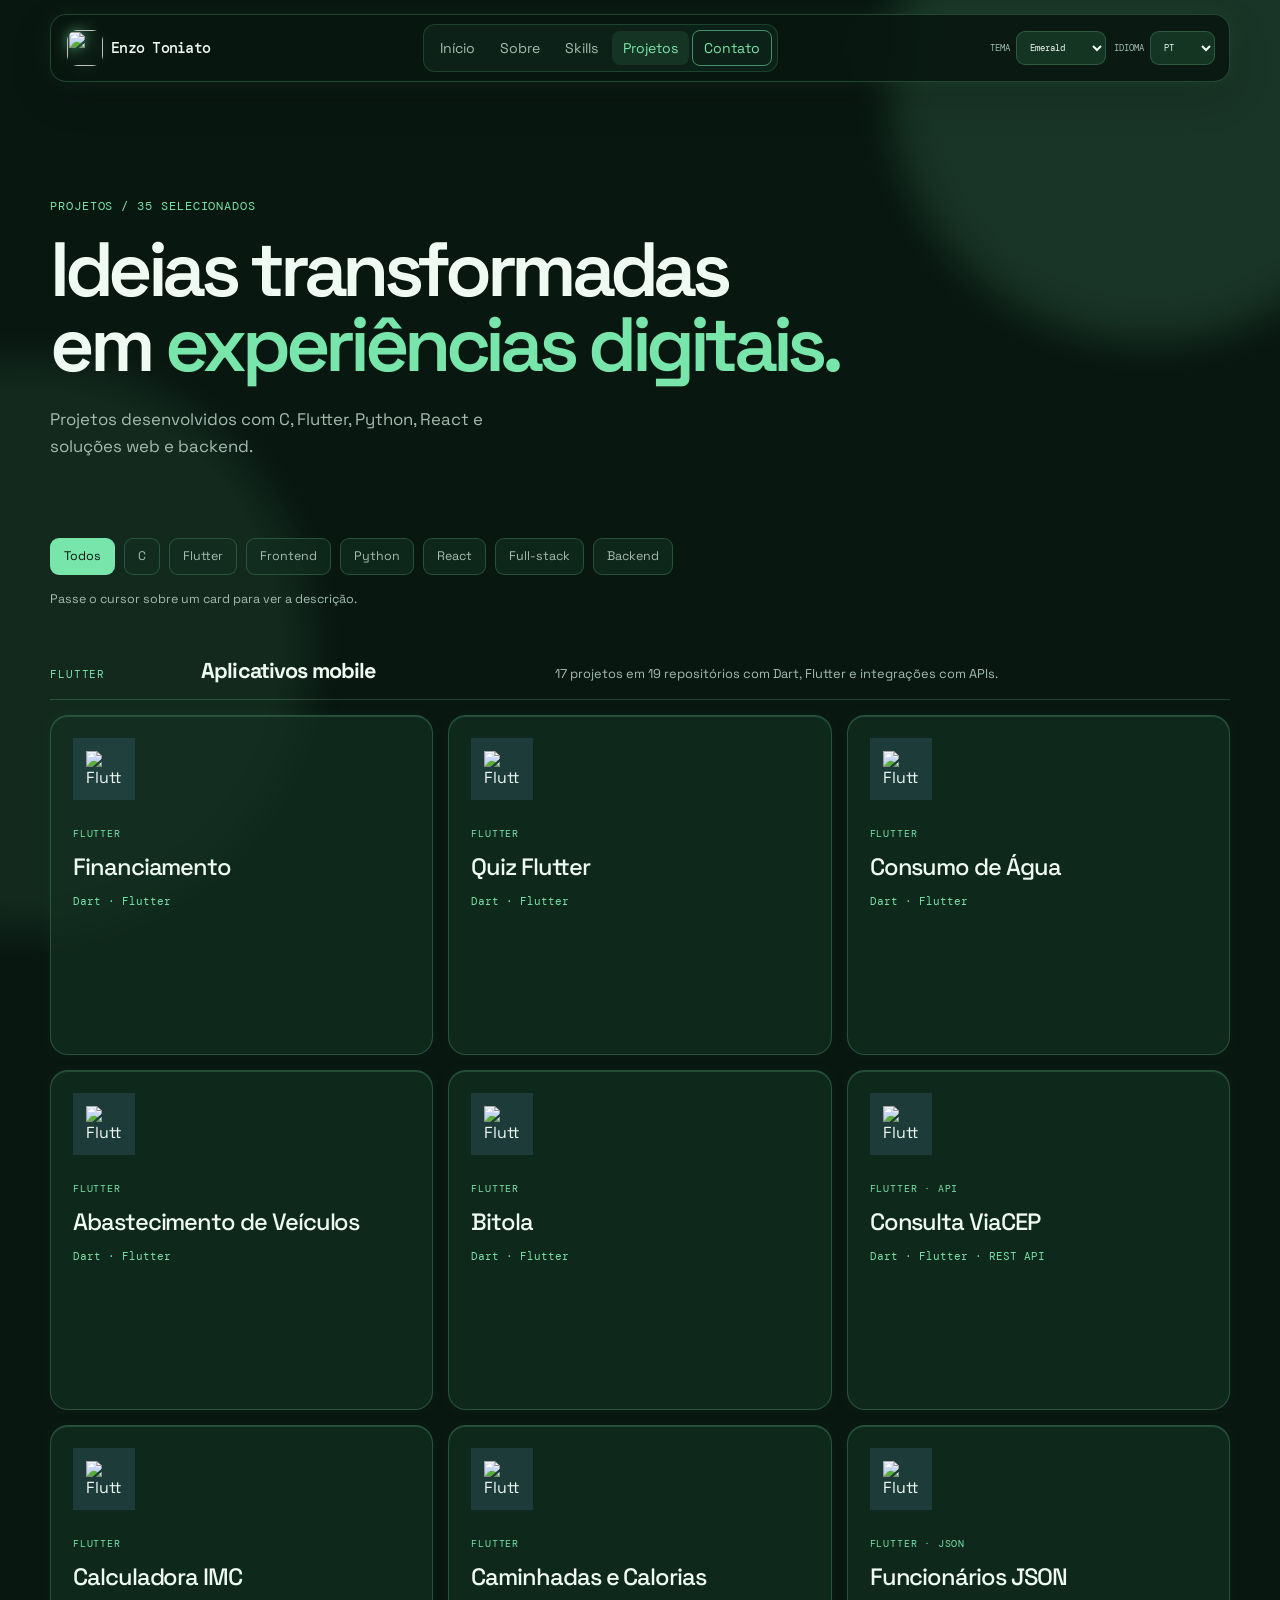
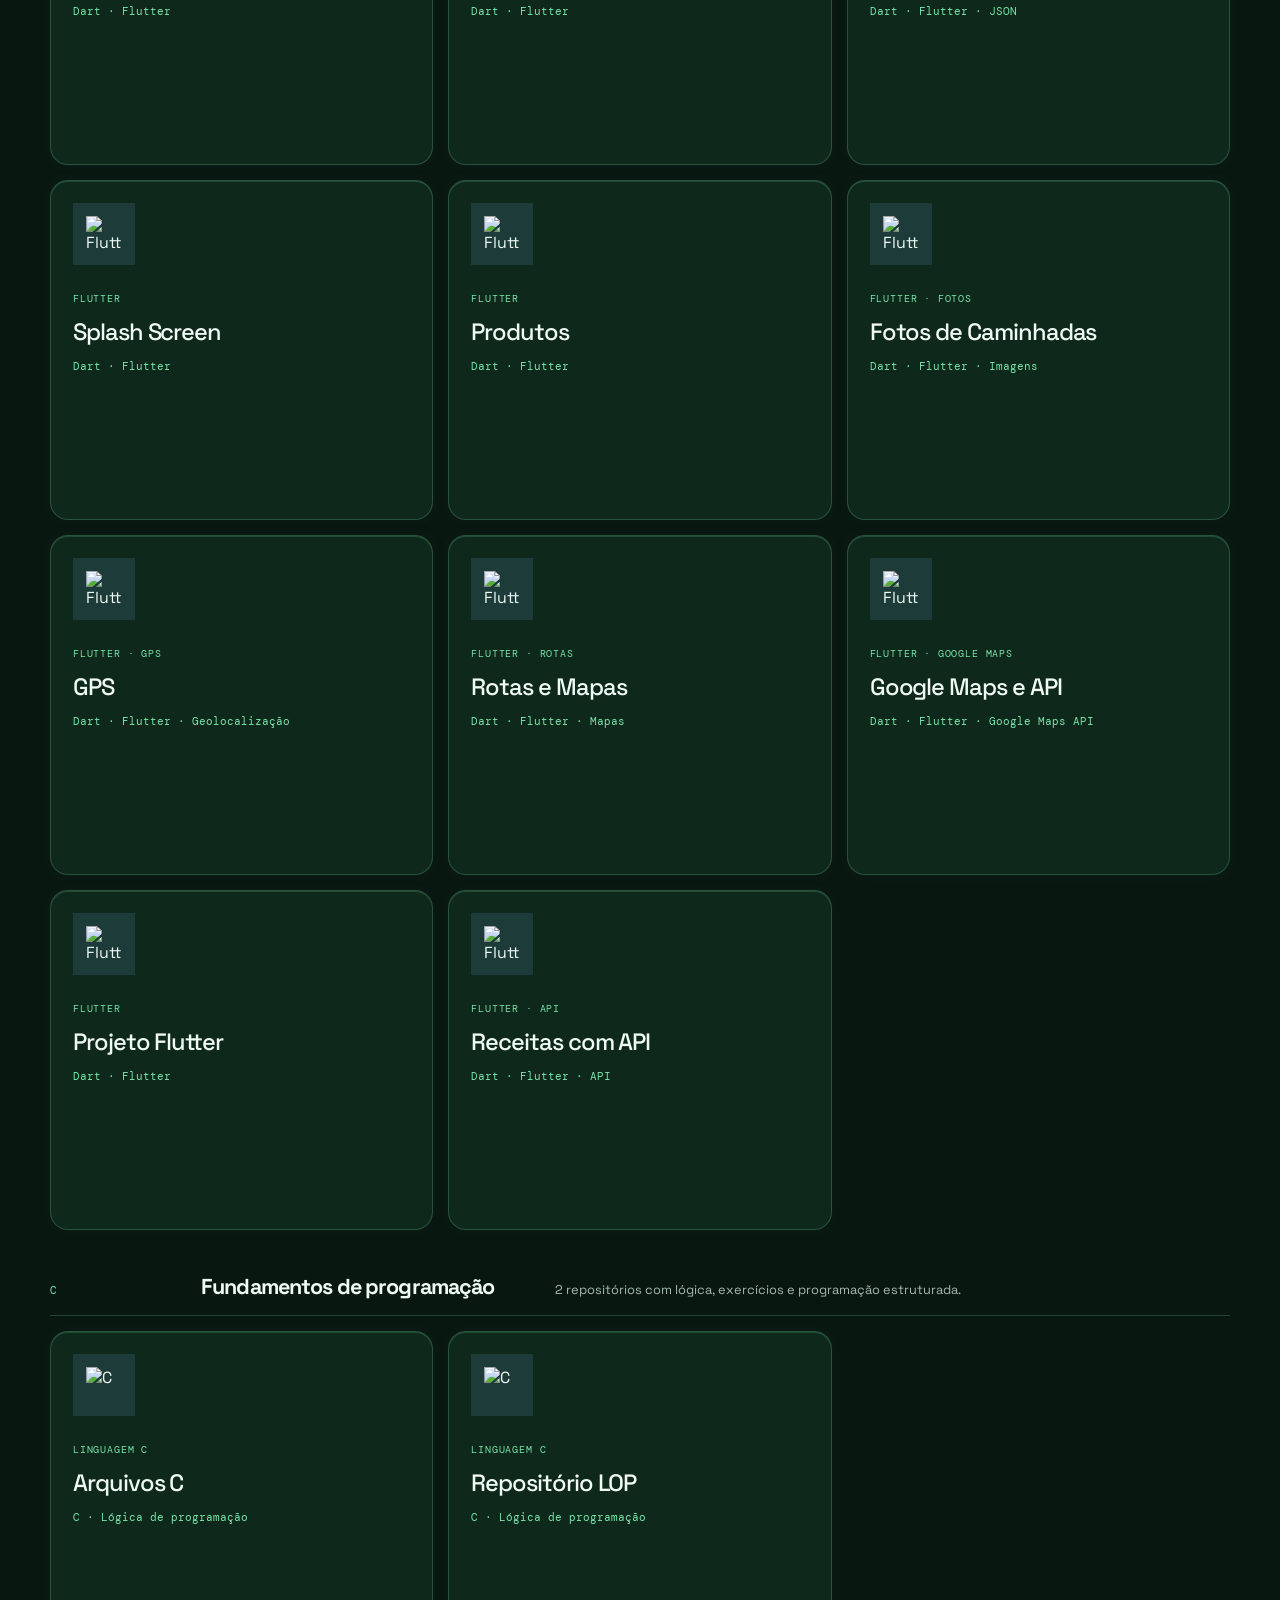
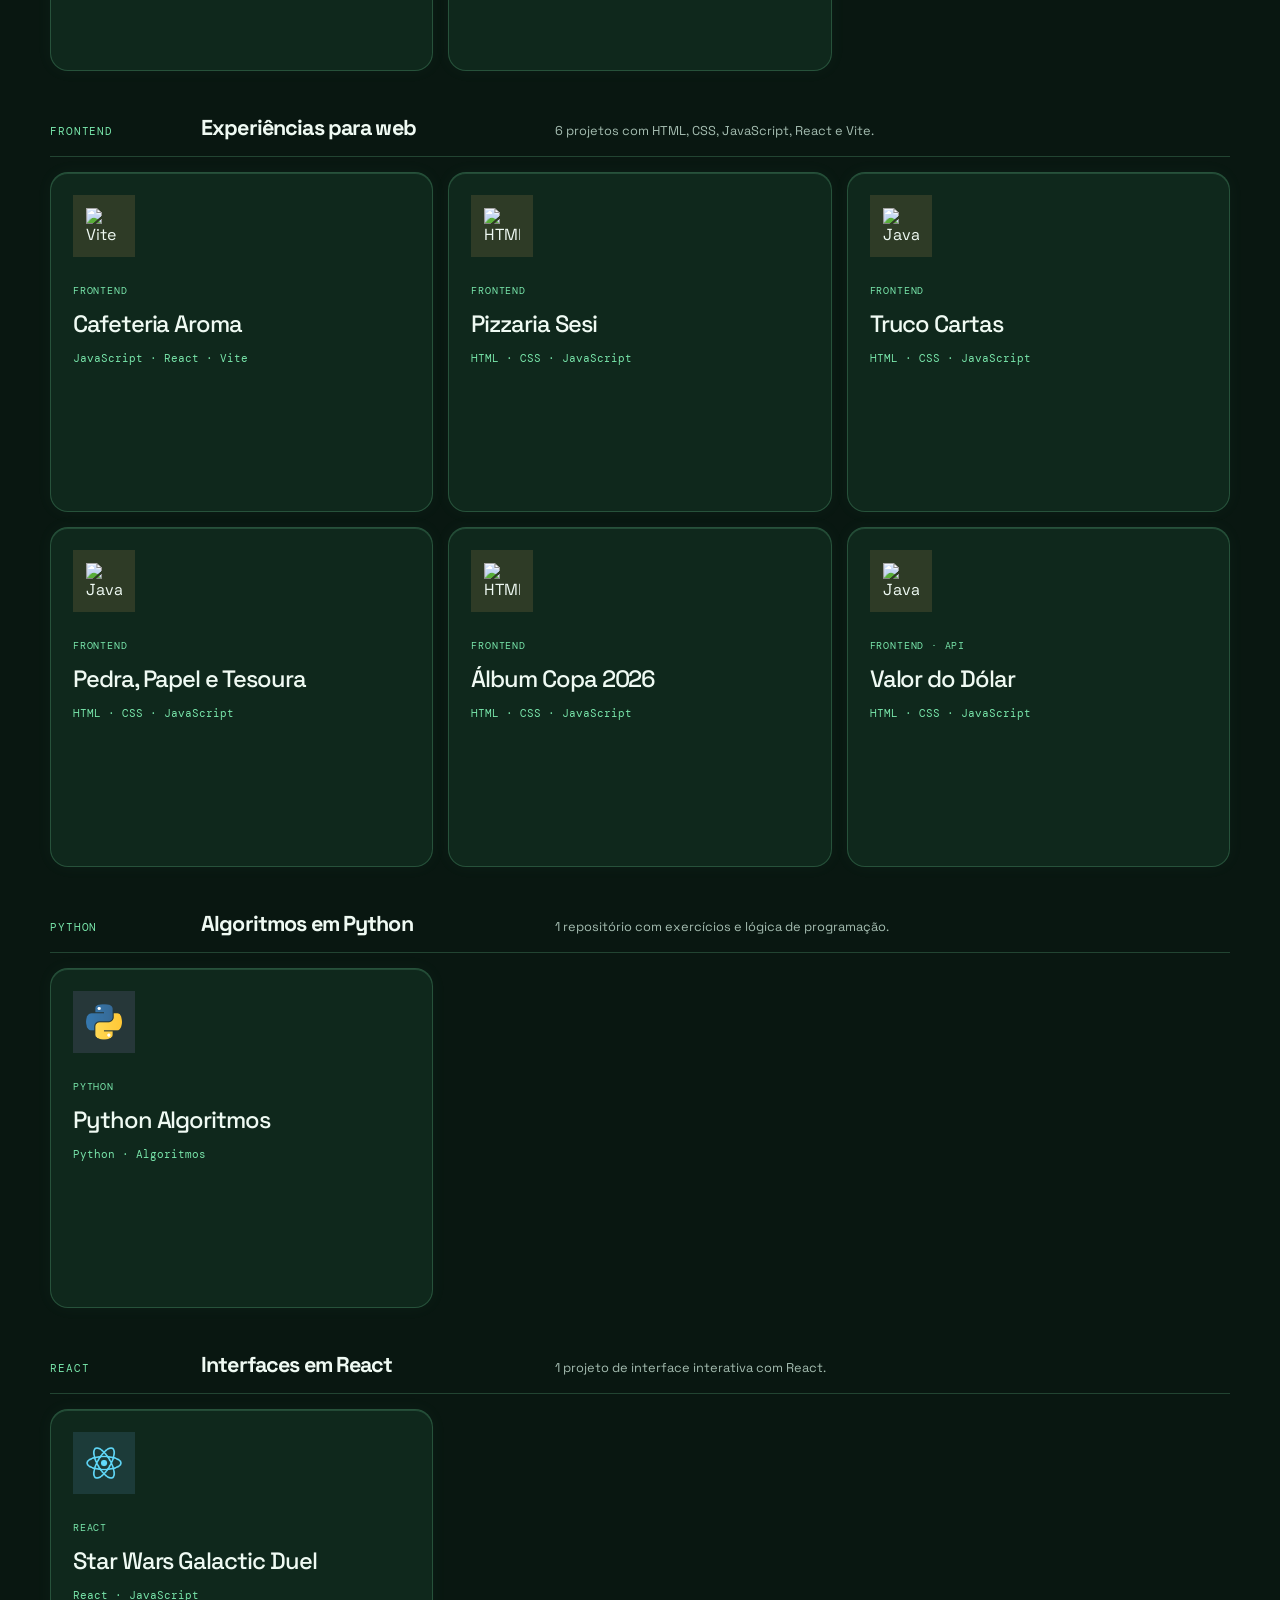
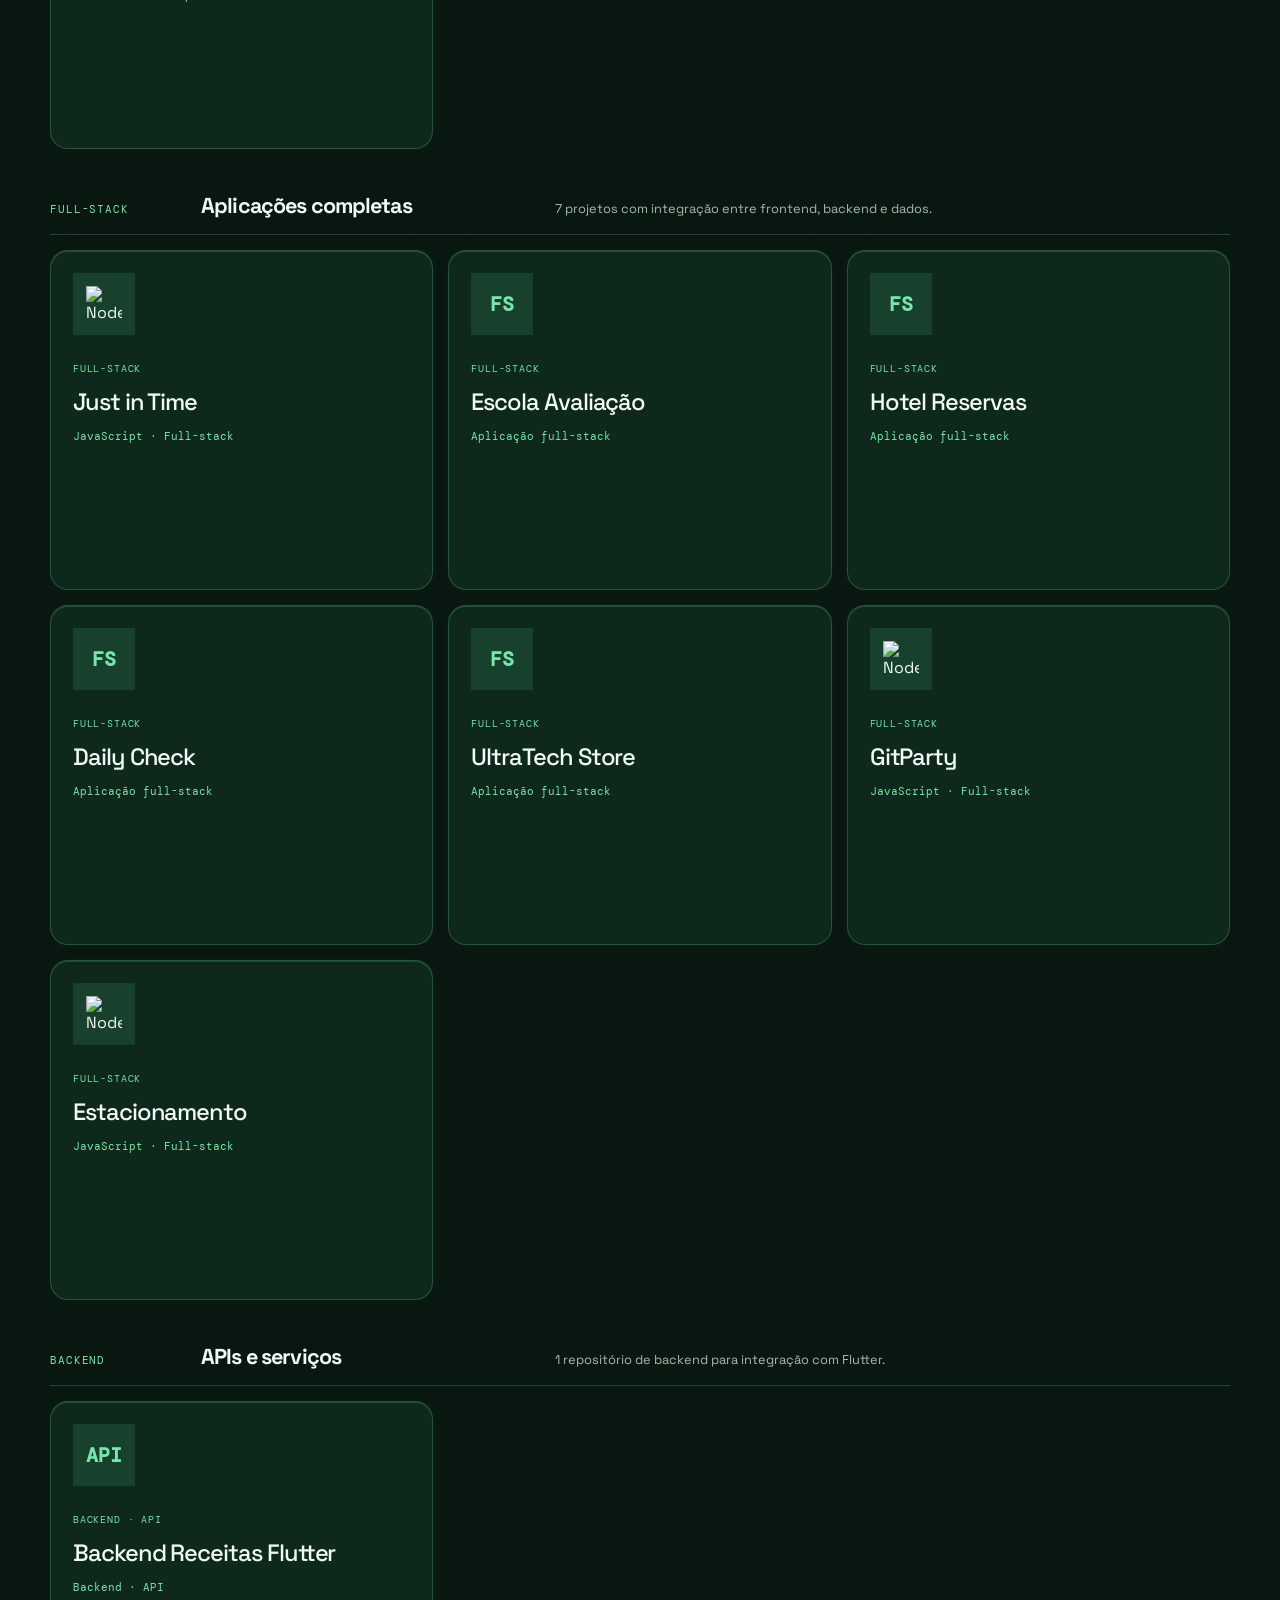
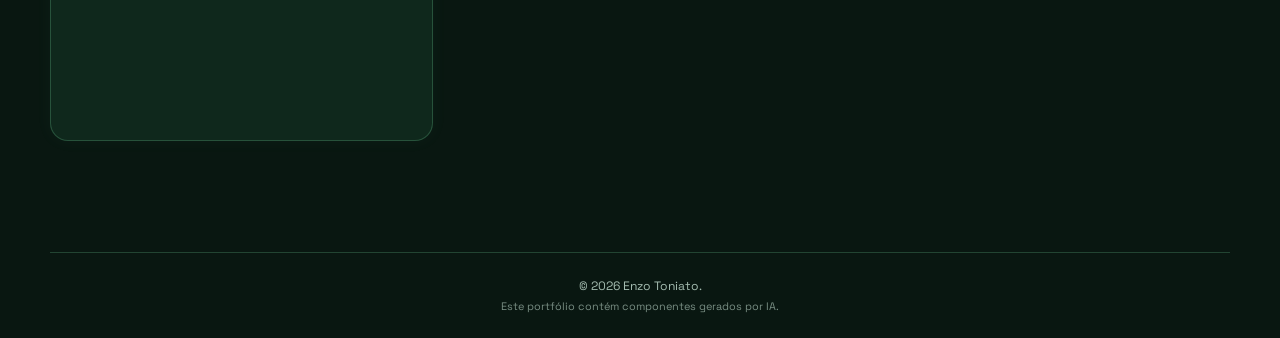
==== projects.html @ 0d7e5be2 "portfolio update" ====
<!DOCTYPE html>
<html lang="pt-BR">

<head>
  <meta charset="UTF-8">
  <meta name="viewport" content="width=device-width, initial-scale=1.0">
  <link rel="icon" type="image/png" href="assets/icon.png">
  <meta name="description" content="Projetos de Flutter, C, frontend, React, Python, full-stack e backend de Enzo Toniato.">
  <title>Projetos | Enzo Toniato</title>
  <link rel="stylesheet" href="styles/style.css">
</head>

<body class="site-page projects-page">
  <div class="ambient ambient-one"></div>
  <div class="ambient ambient-two"></div>
  <header class="topbar">
    <a class="brand" href="index.html" aria-label="Ir para o início"><span class="brand-mark"><img src="assets/icon.png"
          alt=""></span><span>Enzo
        Toniato</span></a>
    <button class="menu-toggle" type="button" aria-expanded="false" aria-controls="site-nav"
      aria-label="Abrir menu"><span></span><span></span></button>
    <nav class="site-nav" id="site-nav"><a href="index.html#inicio">Início</a><a href="index.html#sobre">Sobre</a><a
        href="index.html#skills">Skills</a><a class="active" href="projects.html">Projetos</a><a class="nav-button"
        href="index.html#contato">Contato</a></nav>
    <div class="site-controls">
      <label class="select-control"><span data-i18n="controls.theme">Tema</span><select id="theme-selector"
          aria-label="Tema">
          <option value="forest">Emerald forest</option>
          <option value="cyan">Cyan neon</option>
          <option value="light" data-i18n="themes.light">Claro</option>
        </select></label>
      <label class="select-control"><span data-i18n="controls.language">Idioma</span><select id="language-selector"
          aria-label="Idioma">
          <option value="pt">PT</option>
          <option value="en">EN</option>
        </select></label>
    </div>
  </header>

  <main class="archive-main">
    <section class="archive-hero section-shell" data-reveal>
      <p class="eyebrow">Projetos / 35 selecionados</p>
      <h1>Ideias transformadas<br>em <span>experiências digitais.</span></h1>
      <p>Projetos desenvolvidos com C, Flutter, Python, React e soluções web e backend.</p>
    </section>

    <section class="section-shell project-controls" data-reveal>
      <div class="filter-bar" role="group" aria-label="Filtrar projetos">
        <button class="filter-button active" type="button" data-filter="all">Todos</button>
        <button class="filter-button" type="button" data-filter="c">C</button>
        <button class="filter-button" type="button" data-filter="flutter">Flutter</button>
        <button class="filter-button" type="button" data-filter="frontend">Frontend</button>
        <button class="filter-button" type="button" data-filter="python">Python</button>
        <button class="filter-button" type="button" data-filter="react">React</button>
        <button class="filter-button" type="button" data-filter="fullstack">Full-stack</button>
        <button class="filter-button" type="button" data-filter="backend">Backend</button>
      </div>
      <p class="filter-hint">Passe o cursor sobre um card para ver a descrição.</p>
    </section>

    <section class="section-shell archive-grid" id="project-grid">
      <header class="project-group" data-project-group="flutter" data-reveal>
        <p>Flutter</p>
        <h2>Aplicativos mobile</h2><span>17 projetos em 19 repositórios com Dart, Flutter e integrações com APIs.</span>
      </header>
      <article class="archive-card" data-category="flutter" data-reveal>
        <div class="archive-icon blue"><img src="assets/flutter.png" alt="Flutter"></div>
        <p class="project-kicker">FLUTTER</p>
        <h2>Financiamento</h2>
        <p class="card-stack">Dart · Flutter</p>
        <div class="archive-card-details">
          <p>Aplicativo para simular valores, parcelas e condições de financiamento.</p><a
            href="https://github.com/EnzoToniato567/Financiamento-Flutter2026" target="_blank"
            rel="noopener noreferrer">Ver no GitHub <span>↗</span></a>
        </div>
      </article>
      <article class="archive-card" data-category="flutter" data-reveal>
        <div class="archive-icon blue"><img src="assets/flutter.png" alt="Flutter"></div>
        <p class="project-kicker">FLUTTER</p>
        <h2>Quiz Flutter</h2>
        <p class="card-stack">Dart · Flutter</p>
        <div class="archive-card-details">
          <p>Aplicativo de perguntas e respostas com interação e pontuação.</p><a
            href="https://github.com/EnzoToniato567/Quiz-Flutter-2026" target="_blank" rel="noopener noreferrer">Ver no
            GitHub <span>↗</span></a>
        </div>
      </article>
      <article class="archive-card" data-category="flutter" data-reveal>
        <div class="archive-icon blue"><img src="assets/flutter.png" alt="Flutter"></div>
        <p class="project-kicker">FLUTTER</p>
        <h2>Consumo de Água</h2>
        <p class="card-stack">Dart · Flutter</p>
        <div class="archive-card-details">
          <p>Calculadora para acompanhar e estimar o consumo de água.</p><a
            href="https://github.com/EnzoToniato567/Consumo_De_Agua_Flutter" target="_blank"
            rel="noopener noreferrer">Ver no GitHub <span>↗</span></a>
        </div>
      </article>
      <article class="archive-card" data-category="flutter" data-reveal>
        <div class="archive-icon blue"><img src="assets/flutter.png" alt="Flutter"></div>
        <p class="project-kicker">FLUTTER</p>
        <h2>Abastecimento de Veículos</h2>
        <p class="card-stack">Dart · Flutter</p>
        <div class="archive-card-details">
          <p>Aplicativo para cálculos relacionados ao abastecimento de veículos.</p><a
            href="https://github.com/EnzoToniato567/Abastecimento_De_Veiculos_Flutter" target="_blank"
            rel="noopener noreferrer">Ver no GitHub <span>↗</span></a>
        </div>
      </article>
      <article class="archive-card" data-category="flutter" data-reveal>
        <div class="archive-icon blue"><img src="assets/flutter.png" alt="Flutter"></div>
        <p class="project-kicker">FLUTTER</p>
        <h2>Bitola</h2>
        <p class="card-stack">Dart · Flutter</p>
        <div class="archive-card-details">
          <p>Ferramenta para apoiar cálculos e consultas de bitola.</p><a
            href="https://github.com/EnzoToniato567/Bitola-Flutter2026" target="_blank" rel="noopener noreferrer">Ver no
            GitHub <span>↗</span></a>
        </div>
      </article>
      <article class="archive-card" data-category="flutter" data-reveal>
        <div class="archive-icon blue"><img src="assets/flutter.png" alt="Flutter"></div>
        <p class="project-kicker">FLUTTER · API</p>
        <h2>Consulta ViaCEP</h2>
        <p class="card-stack">Dart · Flutter · REST API</p>
        <div class="archive-card-details">
          <p>Consulta de endereços por CEP com integração à API ViaCEP.</p><a
            href="https://github.com/EnzoToniato567/Flutter-API-ViaCEP" target="_blank" rel="noopener noreferrer">Ver no
            GitHub <span>↗</span></a>
        </div>
      </article>
      <article class="archive-card" data-category="flutter" data-reveal>
        <div class="archive-icon blue"><img src="assets/flutter.png" alt="Flutter"></div>
        <p class="project-kicker">FLUTTER</p>
        <h2>Calculadora IMC</h2>
        <p class="card-stack">Dart · Flutter</p>
        <div class="archive-card-details">
          <p>Aplicativo para calcular o índice de massa corporal de forma rápida.</p><a
            href="https://github.com/EnzoToniato567/Flutter_IMC" target="_blank" rel="noopener noreferrer">Ver no GitHub
            <span>↗</span></a>
        </div>
      </article>
      <article class="archive-card" data-category="flutter" data-reveal>
        <div class="archive-icon blue"><img src="assets/flutter.png" alt="Flutter"></div>
        <p class="project-kicker">FLUTTER</p>
        <h2>Caminhadas e Calorias</h2>
        <p class="card-stack">Dart · Flutter</p>
        <div class="archive-card-details">
          <p>Aplicativo para estimar o gasto calórico em caminhadas.</p><a
            href="https://github.com/EnzoToniato567/Caminhadas_Calorias_Flutter" target="_blank"
            rel="noopener noreferrer">Ver no GitHub <span>↗</span></a>
        </div>
      </article>
      <article class="archive-card" data-category="flutter" data-reveal>
        <div class="archive-icon blue"><img src="assets/flutter.png" alt="Flutter"></div>
        <p class="project-kicker">FLUTTER · JSON</p>
        <h2>Funcionários JSON</h2>
        <p class="card-stack">Dart · Flutter · JSON</p>
        <div class="archive-card-details">
          <p>Leitura e exibição de dados de funcionários a partir de JSON.</p><a
            href="https://github.com/EnzoToniato567/Flutter_Funcionarios_Json" target="_blank"
            rel="noopener noreferrer">Ver no GitHub <span>↗</span></a>
        </div>
      </article>
      <article class="archive-card" data-category="flutter" data-reveal>
        <div class="archive-icon blue"><img src="assets/flutter.png" alt="Flutter"></div>
        <p class="project-kicker">FLUTTER</p>
        <h2>Splash Screen</h2>
        <p class="card-stack">Dart · Flutter</p>
        <div class="archive-card-details">
          <p>Tela de abertura para aprimorar a experiência inicial do aplicativo.</p><a
            href="https://github.com/EnzoToniato567/Splash_Screen_Flutter" target="_blank" rel="noopener noreferrer">Ver
            no GitHub <span>↗</span></a>
        </div>
      </article>
      <article class="archive-card" data-category="flutter" data-reveal>
        <div class="archive-icon blue"><img src="assets/flutter.png" alt="Flutter"></div>
        <p class="project-kicker">FLUTTER</p>
        <h2>Produtos</h2>
        <p class="card-stack">Dart · Flutter</p>
        <div class="archive-card-details">
          <p>Aplicativo para listagem e apresentação de produtos.</p><a
            href="https://github.com/EnzoToniato567/Flutter_Produtos" target="_blank" rel="noopener noreferrer">Ver no
            GitHub <span>↗</span></a>
        </div>
      </article>
      <article class="archive-card" data-category="flutter" data-reveal>
        <div class="archive-icon blue"><img src="assets/flutter.png" alt="Flutter"></div>
        <p class="project-kicker">FLUTTER · FOTOS</p>
        <h2>Fotos de Caminhadas</h2>
        <p class="card-stack">Dart · Flutter · Imagens</p>
        <div class="archive-card-details">
          <p>Aplicativo para registrar e organizar fotos tiradas durante caminhadas.</p><a
            href="https://github.com/EnzoToniato567/Flutter-Fotos-Caminhadas" target="_blank"
            rel="noopener noreferrer">Ver no GitHub <span>↗</span></a>
        </div>
      </article>
      <article class="archive-card" data-category="flutter" data-reveal>
        <div class="archive-icon blue"><img src="assets/flutter.png" alt="Flutter"></div>
        <p class="project-kicker">FLUTTER · GPS</p>
        <h2>GPS</h2>
        <p class="card-stack">Dart · Flutter · Geolocalização</p>
        <div class="archive-card-details">
          <p>Aplicativo Flutter com recursos de localização e dados de GPS.</p><a
            href="https://github.com/EnzoToniato567/Flutter-Gps" target="_blank" rel="noopener noreferrer">Ver no
            GitHub <span>↗</span></a>
        </div>
      </article>
      <article class="archive-card project-tree-card" data-category="flutter" data-reveal>
        <div class="archive-icon blue"><img src="assets/flutter.png" alt="Flutter"></div>
        <p class="project-kicker">FLUTTER · ROTAS</p>
        <h2>Rotas e Mapas</h2>
        <p class="card-stack">Dart · Flutter · Mapas</p>
        <div class="archive-card-details">
          <p>Projeto de navegação que reúne rotas nativas e visualização de mapas.</p>
          <div class="repo-tree" aria-label="Repositórios do projeto Rotas e Mapas">
            <span class="repo-tree-root">Rotas e Mapas</span>
            <ul>
              <li><a href="https://github.com/EnzoToniato567/Flutter-Rotas-Nativo" target="_blank"
                  rel="noopener noreferrer">Flutter-Rotas-Nativo <span>↗</span></a></li>
              <li><a href="https://github.com/EnzoToniato567/Flutter-Maps" target="_blank"
                  rel="noopener noreferrer">Flutter-Maps <span>↗</span></a></li>
            </ul>
          </div>
        </div>
      </article>
      <article class="archive-card project-tree-card" data-category="flutter" data-reveal>
        <div class="archive-icon blue"><img src="assets/flutter.png" alt="Flutter"></div>
        <p class="project-kicker">FLUTTER · GOOGLE MAPS</p>
        <h2>Google Maps e API</h2>
        <p class="card-stack">Dart · Flutter · Google Maps API</p>
        <div class="archive-card-details">
          <p>Projeto que combina mapas do Google com consumo e integração de sua API.</p>
          <div class="repo-tree" aria-label="Repositórios do projeto Google Maps e API">
            <span class="repo-tree-root">Google Maps e API</span>
            <ul>
              <li><a href="https://github.com/EnzoToniato567/Flutter-Google-Maps" target="_blank"
                  rel="noopener noreferrer">Flutter-Google-Maps <span>↗</span></a></li>
              <li><a href="https://github.com/EnzoToniato567/Flutter-API-Google-Maps" target="_blank"
                  rel="noopener noreferrer">Flutter-API-Google-Maps <span>↗</span></a></li>
            </ul>
          </div>
        </div>
      </article>
      <article class="archive-card" data-category="flutter" data-reveal>
        <div class="archive-icon blue"><img src="assets/flutter.png" alt="Flutter"></div>
        <p class="project-kicker">FLUTTER</p>
        <h2>Projeto Flutter</h2>
        <p class="card-stack">Dart · Flutter</p>
        <div class="archive-card-details">
          <p>Projeto de aplicativo desenvolvido com Flutter.</p><a
            href="https://github.com/EnzoToniato567/Projeto_Flutter" target="_blank" rel="noopener noreferrer">Ver no GitHub <span>↗</span></a>
        </div>
      </article>
      <article class="archive-card" data-category="flutter" data-reveal>
        <div class="archive-icon blue"><img src="assets/flutter.png" alt="Flutter"></div>
        <p class="project-kicker">FLUTTER · API</p>
        <h2>Receitas com API</h2>
        <p class="card-stack">Dart · Flutter · API</p>
        <div class="archive-card-details">
          <p>Aplicativo Flutter de receitas com integração a uma API.</p><a
            href="https://github.com/EnzoToniato567/Flutter-Receitas-API" target="_blank" rel="noopener noreferrer">Ver no GitHub <span>↗</span></a>
        </div>
      </article>

      <header class="project-group" data-project-group="c" data-reveal>
        <p>C</p>
        <h2>Fundamentos de programação</h2><span>2 repositórios com lógica, exercícios e programação estruturada.</span>
      </header>
      <article class="archive-card" data-category="c" data-reveal>
        <div class="archive-icon blue"><img src="assets/c.png" alt="C"></div>
        <p class="project-kicker">LINGUAGEM C</p>
        <h2>Arquivos C</h2>
        <p class="card-stack">C · Lógica de programação</p>
        <div class="archive-card-details">
          <p>Coleção de exercícios e arquivos desenvolvidos na linguagem C.</p><a
            href="https://github.com/EnzoToniato567/Arquivos-C" target="_blank" rel="noopener noreferrer">Ver no GitHub
            <span>↗</span></a>
        </div>
      </article>
      <article class="archive-card" data-category="c" data-reveal>
        <div class="archive-icon blue"><img src="assets/c.png" alt="C"></div>
        <p class="project-kicker">LINGUAGEM C</p>
        <h2>Repositório LOP</h2>
        <p class="card-stack">C · Lógica de programação</p>
        <div class="archive-card-details">
          <p>Repositório de atividades da disciplina de Lógica de Programação em C.</p><a
            href="https://github.com/EnzoToniato567/Repositorio-LOP" target="_blank" rel="noopener noreferrer">Ver no
            GitHub <span>↗</span></a>
        </div>
      </article>

      <header class="project-group" data-project-group="frontend" data-reveal>
        <p>Frontend</p>
        <h2>Experiências para web</h2><span>6 projetos com HTML, CSS, JavaScript, React e Vite.</span>
      </header>
      <article class="archive-card" data-category="frontend" data-reveal>
        <div class="archive-icon orange"><img src="assets/vite.png" alt="Vite"></div>
        <p class="project-kicker">FRONTEND</p>
        <h2>Cafeteria Aroma</h2>
        <p class="card-stack">JavaScript · React · Vite</p>
        <div class="archive-card-details">
          <p>Interface de uma cafeteria criada com JavaScript, React e Vite.</p>
          <div class="card-links"><a href="https://github.com/EnzoToniato567/Cafeteria_Vercel" target="_blank"
              rel="noopener noreferrer">GitHub <span>↗</span></a><a href="https://cafeteria-vercel-jsx.vercel.app"
              target="_blank" rel="noopener noreferrer">Visitar site <span>↗</span></a></div>
        </div>
      </article>
      <article class="archive-card" data-category="frontend" data-reveal>
        <div class="archive-icon orange"><img src="assets/html.png" alt="HTML"></div>
        <p class="project-kicker">FRONTEND</p>
        <h2>Pizzaria Sesi</h2>
        <p class="card-stack">HTML · CSS · JavaScript</p>
        <div class="archive-card-details">
          <p>Website para apresentação de uma pizzaria, com layout e interações no navegador.</p>
          <div class="card-links"><a href="https://github.com/EnzoToniato567/Pizzaria_Sesi" target="_blank"
              rel="noopener noreferrer">GitHub <span>↗</span></a><a
              href="https://enzotoniato567.github.io/Pizzaria_Sesi" target="_blank" rel="noopener noreferrer">Visitar
              site <span>↗</span></a></div>
        </div>
      </article>
      <article class="archive-card" data-category="frontend" data-reveal>
        <div class="archive-icon orange"><img src="assets/js.png" alt="JavaScript"></div>
        <p class="project-kicker">FRONTEND</p>
        <h2>Truco Cartas</h2>
        <p class="card-stack">HTML · CSS · JavaScript</p>
        <div class="archive-card-details">
          <p>Jogo de cartas desenvolvido para o navegador com JavaScript.</p>
          <div class="card-links"><a href="https://github.com/EnzoToniato567/Truco-Cartas" target="_blank"
              rel="noopener noreferrer">GitHub <span>↗</span></a><a href="https://enzotoniato567.github.io/Truco-Cartas"
              target="_blank" rel="noopener noreferrer">Visitar site <span>↗</span></a></div>
        </div>
      </article>
      <article class="archive-card" data-category="frontend" data-reveal>
        <div class="archive-icon orange"><img src="assets/js.png" alt="JavaScript"></div>
        <p class="project-kicker">FRONTEND</p>
        <h2>Pedra, Papel e Tesoura</h2>
        <p class="card-stack">HTML · CSS · JavaScript</p>
        <div class="archive-card-details">
          <p>Versão web do jogo clássico com lógica feita em JavaScript.</p>
          <div class="card-links"><a href="https://github.com/EnzoToniato567/Pedra_Papel_Tesoura" target="_blank"
              rel="noopener noreferrer">GitHub <span>↗</span></a><a
              href="https://enzotoniato567.github.io/Pedra_Papel_Tesoura" target="_blank"
              rel="noopener noreferrer">Visitar site <span>↗</span></a></div>
        </div>
      </article>
      <article class="archive-card" data-category="frontend" data-reveal>
        <div class="archive-icon orange"><img src="assets/html.png" alt="HTML"></div>
        <p class="project-kicker">FRONTEND</p>
        <h2>Álbum Copa 2026</h2>
        <p class="card-stack">HTML · CSS · JavaScript</p>
        <div class="archive-card-details">
          <p>Aplicação web inspirada em um álbum de figurinhas da Copa do Mundo.</p>
          <div class="card-links"><a href="https://github.com/EnzoToniato567/Album-Copa_2026" target="_blank"
              rel="noopener noreferrer">GitHub <span>↗</span></a><a
              href="https://enzotoniato567.github.io/Album-Copa_2026" target="_blank" rel="noopener noreferrer">Visitar
              site <span>↗</span></a></div>
        </div>
      </article>
      <article class="archive-card" data-category="frontend" data-reveal>
        <div class="archive-icon orange"><img src="assets/js.png" alt="JavaScript"></div>
        <p class="project-kicker">FRONTEND · API</p>
        <h2>Valor do Dólar</h2>
        <p class="card-stack">HTML · CSS · JavaScript</p>
        <div class="archive-card-details">
          <p>Aplicação web para consultar e apresentar a cotação do dólar.</p>
          <div class="card-links"><a href="https://github.com/EnzoToniato567/Valor-Dolar" target="_blank"
              rel="noopener noreferrer">GitHub <span>↗</span></a><a href="https://enzotoniato567.github.io/Valor-Dolar"
              target="_blank" rel="noopener noreferrer">Visitar site <span>↗</span></a></div>
        </div>
      </article>

      <header class="project-group" data-project-group="python" data-reveal>
        <p>Python</p>
        <h2>Algoritmos em Python</h2><span>1 repositório com exercícios e lógica de programação.</span>
      </header>
      <article class="archive-card" data-category="python" data-reveal>
        <div class="archive-icon purple"><img src="assets/python.png" alt="Python"></div>
        <p class="project-kicker">PYTHON</p>
        <h2>Python Algoritmos</h2>
        <p class="card-stack">Python · Algoritmos</p>
        <div class="archive-card-details">
          <p>Repositório de algoritmos e exercícios em Python.</p><a
            href="https://github.com/EnzoToniato567/Python-Algoritmos" target="_blank" rel="noopener noreferrer">Ver no GitHub <span>↗</span></a>
        </div>
      </article>

      <header class="project-group" data-project-group="react" data-reveal>
        <p>React</p>
        <h2>Interfaces em React</h2><span>1 projeto de interface interativa com React.</span>
      </header>
      <article class="archive-card" data-category="react" data-reveal>
        <div class="archive-icon blue"><img src="assets/react.png" alt="React"></div>
        <p class="project-kicker">REACT</p>
        <h2>Star Wars Galactic Duel</h2>
        <p class="card-stack">React · JavaScript</p>
        <div class="archive-card-details">
          <p>Projeto de duelo temático de Star Wars desenvolvido com React.</p><a
            href="https://github.com/EnzoToniato567/StarWars-Galactic-Duel" target="_blank" rel="noopener noreferrer">Ver no GitHub <span>↗</span></a>
        </div>
      </article>

      <header class="project-group" data-project-group="fullstack" data-reveal>
        <p>Full-stack</p>
        <h2>Aplicações completas</h2><span>7 projetos com integração entre frontend, backend e dados.</span>
      </header>
      <article class="archive-card" data-category="fullstack" data-reveal>
        <div class="archive-icon green"><img src="assets/node.png" alt="Node.js"></div>
        <p class="project-kicker">FULL-STACK</p>
        <h2>Just in Time</h2>
        <p class="card-stack">JavaScript · Full-stack</p>
        <div class="archive-card-details">
          <p>Projeto full-stack desenvolvido para praticar uma aplicação completa.</p><a
            href="https://github.com/EnzoToniato567/just_in_time_01_2026" target="_blank" rel="noopener noreferrer">Ver
            no GitHub <span>↗</span></a>
        </div>
      </article>
      <article class="archive-card" data-category="fullstack" data-reveal>
        <div class="archive-icon green archive-icon-label" aria-hidden="true">FS</div>
        <p class="project-kicker">FULL-STACK</p>
        <h2>Escola Avaliação</h2>
        <p class="card-stack">Aplicação full-stack</p>
        <div class="archive-card-details">
          <p>Projeto de avaliação escolar com interface e backend.</p><a
            href="https://github.com/EnzoToniato567/Escola-Avaliacao" target="_blank" rel="noopener noreferrer">Ver no GitHub <span>↗</span></a>
        </div>
      </article>
      <article class="archive-card" data-category="fullstack" data-reveal>
        <div class="archive-icon green archive-icon-label" aria-hidden="true">FS</div>
        <p class="project-kicker">FULL-STACK</p>
        <h2>Hotel Reservas</h2>
        <p class="card-stack">Aplicação full-stack</p>
        <div class="archive-card-details">
          <p>Projeto de reservas de hotel com interface e backend.</p><a
            href="https://github.com/EnzoToniato567/Hotel-Reservas" target="_blank" rel="noopener noreferrer">Ver no GitHub <span>↗</span></a>
        </div>
      </article>
      <article class="archive-card" data-category="fullstack" data-reveal>
        <div class="archive-icon green archive-icon-label" aria-hidden="true">FS</div>
        <p class="project-kicker">FULL-STACK</p>
        <h2>Daily Check</h2>
        <p class="card-stack">Aplicação full-stack</p>
        <div class="archive-card-details">
          <p>Aplicação para organizar verificações e atividades diárias.</p><a
            href="https://github.com/EnzoToniato567/Daily_Check" target="_blank" rel="noopener noreferrer">Ver no GitHub <span>↗</span></a>
        </div>
      </article>
      <article class="archive-card" data-category="fullstack" data-reveal>
        <div class="archive-icon green archive-icon-label" aria-hidden="true">FS</div>
        <p class="project-kicker">FULL-STACK</p>
        <h2>UltraTech Store</h2>
        <p class="card-stack">Aplicação full-stack</p>
        <div class="archive-card-details">
          <p>Projeto de loja online com interface e backend.</p><a
            href="https://github.com/EnzoToniato567/UltraTech-Store" target="_blank" rel="noopener noreferrer">Ver no GitHub <span>↗</span></a>
        </div>
      </article>

      <article class="archive-card" data-category="fullstack" data-reveal>
        <div class="archive-icon green"><img src="assets/node.png" alt="Node.js"></div>
        <p class="project-kicker">FULL-STACK</p>
        <h2>GitParty</h2>
        <p class="card-stack">JavaScript · Full-stack</p>
        <div class="archive-card-details">
          <p>Aplicação full-stack criada para explorar integração entre frontend e backend.</p><a
            href="https://github.com/EnzoToniato567/GitParty_Fullstack" target="_blank" rel="noopener noreferrer">Ver no
            GitHub <span>↗</span></a>
        </div>
      </article>
      <article class="archive-card" data-category="fullstack" data-reveal>
        <div class="archive-icon green"><img src="assets/node.png" alt="Node.js"></div>
        <p class="project-kicker">FULL-STACK</p>
        <h2>Estacionamento</h2>
        <p class="card-stack">JavaScript · Full-stack</p>
        <div class="archive-card-details">
          <p>Sistema full-stack voltado ao controle e gerenciamento de estacionamento.</p><a
            href="https://github.com/EnzoToniato567/Estacionamento-FullStack" target="_blank"
            rel="noopener noreferrer">Ver no GitHub <span>↗</span></a>
        </div>
      </article>

      <header class="project-group" data-project-group="backend" data-reveal>
        <p>Backend</p>
        <h2>APIs e serviços</h2><span>1 repositório de backend para integração com Flutter.</span>
      </header>
      <article class="archive-card" data-category="backend" data-reveal>
        <div class="archive-icon green archive-icon-label" aria-hidden="true">API</div>
        <p class="project-kicker">BACKEND · API</p>
        <h2>Backend Receitas Flutter</h2>
        <p class="card-stack">Backend · API</p>
        <div class="archive-card-details">
          <p>Backend de receitas para integração com aplicativo Flutter.</p><a
            href="https://github.com/EnzoToniato567/Backend-Receitas-Flutter" target="_blank" rel="noopener noreferrer">Ver no GitHub <span>↗</span></a>
        </div>
      </article>
    </section>
  </main>
  <footer class="site-footer">
    <p>© <span id="year"></span> Enzo Toniato.</p>
    <p class="ai-notice">Este portfólio contém componentes gerados por IA.</p>
  </footer>
  <script src="js/vendor/i18next.js"></script>
  <script src="js/main.js"></script>
</body>

</html>
---- styles/style.css ----
@import url('https://fonts.googleapis.com/css2?family=DM+Mono:wght@400;500&family=Space+Grotesk:wght@400;500;600;700&display=swap');

:root {
  --bg: #10121a;
  --bg-soft: #171a25;
  --panel: rgba(27, 31, 44, 0.76);
  --panel-solid: #1a1e2c;
  --line: rgba(190, 184, 255, 0.17);
  --text: #f5f5fb;
  --muted: #a5a7b7;
  --acid: #a89cff;
  --acid-hover: #c0b9ff;
  --on-accent: #17152a;
  --mint: #70dfbd;
  --blue: #87b7ff;
  --orange: #ffb37a;
  --purple: #c9a9ff;
  --mono: 'DM Mono', monospace;
  --display: 'Space Grotesk', sans-serif;
  --page-width: 1180px;
}

* { box-sizing: border-box; }

html { scroll-behavior: smooth; }

body {
  min-width: 320px;
  margin: 0;
  color: var(--text);
  background: var(--bg);
  font-family: var(--display);
  overflow-x: hidden;
}

body::selection { color: #17152a; background: var(--acid); }

a { color: inherit; text-decoration: none; }

button { font: inherit; }

img { display: block; max-width: 100%; }

[hidden] { display: none !important; }

.site-page { position: relative; isolation: isolate; }

.ambient {
  position: fixed;
  z-index: -2;
  border-radius: 50%;
  filter: blur(20px);
  pointer-events: none;
}

.ambient-one { top: -180px; right: -130px; width: 520px; height: 520px; background: color-mix(in srgb, var(--acid) 15%, transparent); }
.ambient-two { top: 40%; left: -260px; width: 570px; height: 570px; background: color-mix(in srgb, var(--acid) 9%, transparent); }

.topbar {
  position: sticky;
  z-index: 20;
  top: 14px;
  display: flex;
  align-items: center;
  justify-content: space-between;
  gap: 24px;
  width: min(calc(100% - 48px), var(--page-width));
  min-height: 68px;
  margin: 14px auto 0;
  padding: 0 14px 0 16px;
  border: 1px solid var(--line);
  border-radius: 16px;
  background: color-mix(in srgb, var(--bg) 88%, transparent);
  box-shadow: 0 14px 42px rgba(0, 0, 0, 0.16), 0 0 24px color-mix(in srgb, var(--acid) 8%, transparent);
  backdrop-filter: blur(18px);
}

.brand { display: inline-flex; align-items: center; gap: 8px; min-width: max-content; font-family: var(--mono); font-size: 0.91rem; font-weight: 500; letter-spacing: -0.05em; }
.brand-mark { display: grid; width: 36px; height: 36px; place-items: center; border-radius: 11px; color: #191630; background: transparent; font-size: 0.72rem; font-weight: 500; letter-spacing: -0.1em; }
.brand-mark img { width: 100%; height: 100%; border-radius: inherit; object-fit: cover; filter: drop-shadow(0 0 7px color-mix(in srgb, var(--acid) 68%, transparent)); }

.site-nav { display: flex; align-items: center; gap: 3px; padding: 5px; border: 1px solid color-mix(in srgb, var(--line) 72%, transparent); border-radius: 12px; background: color-mix(in srgb, var(--panel) 68%, transparent); color: var(--muted); font-size: 0.88rem; }
.site-nav > a { padding: 8px 11px; border-radius: 8px; transition: color 180ms ease, background 180ms ease; }
.site-nav > a:not(.nav-button):hover, .site-nav > a.active { color: var(--acid); background: color-mix(in srgb, var(--acid) 9%, transparent); }
.nav-button { padding: 8px 13px; border: 1px solid color-mix(in srgb, var(--acid) 55%, transparent); color: var(--acid); transition: background 180ms ease, color 180ms ease; }
.nav-button:hover { background: var(--acid); color: var(--on-accent); }
.site-controls { display: flex; align-items: center; gap: 8px; min-width: max-content; }
.select-control { display: flex; align-items: center; gap: 6px; color: var(--muted); font-family: var(--mono); font-size: 0.59rem; text-transform: uppercase; }
.select-control select { max-width: 120px; min-height: 34px; padding: 6px 24px 6px 9px; border: 1px solid var(--line); border-radius: 9px; outline: none; color: var(--text); background: var(--panel-solid); font: inherit; cursor: pointer; }
.select-control select:hover, .select-control select:focus { border-color: var(--acid); }

.menu-toggle { display: none; padding: 7px 0; border: 0; background: transparent; cursor: pointer; }
.menu-toggle span { display: block; width: 25px; height: 2px; margin: 5px 0; background: var(--acid); transition: transform 180ms ease; }

.section-shell { width: min(calc(100% - 48px), var(--page-width)); margin: 0 auto; }

.hero { display: grid; grid-template-columns: minmax(0, 1.1fr) minmax(310px, 0.72fr); align-items: center; gap: clamp(54px, 10vw, 145px); min-height: calc(100vh - 78px); padding: 76px 0 92px; }

.eyebrow { display: flex; align-items: center; gap: 9px; margin: 0 0 18px; color: var(--acid); font-family: var(--mono); font-size: 0.72rem; letter-spacing: 0.08em; text-transform: uppercase; }
.status-dot { width: 7px; height: 7px; border-radius: 50%; background: var(--mint); box-shadow: 0 0 0 5px rgba(85, 229, 164, 0.13), 0 0 12px var(--mint); animation: pulse 1.8s infinite; }
@keyframes pulse { 50% { opacity: 0.45; box-shadow: 0 0 0 9px rgba(85, 229, 164, 0.03), 0 0 17px var(--mint); } }

.hero h1, .section-heading h2, .archive-hero h1, .contact-card h2 { margin: 0; font-size: clamp(3rem, 6vw, 5.9rem); font-weight: 600; line-height: 0.98; letter-spacing: -0.07em; }
.hero h1 span, .section-heading h2 span, .archive-hero h1 span { color: var(--acid); }
.hero-text { max-width: 510px; margin: 25px 0 33px; color: var(--muted); font-size: 1.12rem; line-height: 1.7; }

.hero-actions { display: flex; flex-wrap: wrap; gap: 12px; }
.button { display: inline-flex; align-items: center; justify-content: center; gap: 14px; min-height: 46px; padding: 12px 17px; font-size: 0.87rem; font-weight: 600; transition: transform 180ms ease, background 180ms ease, border-color 180ms ease; }
.button:hover { transform: translateY(-3px); }
.button-primary { background: var(--acid); color: var(--on-accent); box-shadow: 0 8px 32px color-mix(in srgb, var(--acid) 28%, transparent), 0 0 18px color-mix(in srgb, var(--acid) 12%, transparent); }
.button-primary:hover { background: var(--acid-hover); box-shadow: 0 11px 36px color-mix(in srgb, var(--acid) 36%, transparent); }
.button-ghost { border: 1px solid var(--line); background: color-mix(in srgb, var(--panel) 76%, transparent); color: var(--text); }
.button-ghost:hover { border-color: color-mix(in srgb, var(--acid) 64%, transparent); background: color-mix(in srgb, var(--acid) 12%, var(--panel-solid)); }

.hero-stats { display: flex; flex-wrap: wrap; gap: 0; margin: 52px 0 0; }
.hero-stats div { min-width: 114px; padding: 0 25px; border-left: 1px solid var(--line); }
.hero-stats div:first-child { padding-left: 0; border: 0; }
.hero-stats dt { color: var(--acid); font-family: var(--mono); font-size: 1.55rem; font-weight: 500; }
.hero-stats dd { margin: 4px 0 0; color: var(--muted); font-size: 0.76rem; }

.profile-stage { position: relative; width: min(100%, 370px); justify-self: end; }
.profile-glow { position: absolute; inset: 6%; border-radius: 50%; background: radial-gradient(circle, color-mix(in srgb, var(--acid) 26%, transparent), transparent 68%); filter: blur(15px); animation: glow 4s ease-in-out infinite; }
@keyframes glow { 50% { transform: scale(1.12); opacity: 0.65; } }
.profile-card { position: relative; overflow: hidden; padding: 14px; border: 1px solid color-mix(in srgb, var(--acid) 35%, transparent); border-radius: 24px; background: linear-gradient(140deg, color-mix(in srgb, var(--acid) 17%, var(--panel-solid)), color-mix(in srgb, var(--bg) 84%, var(--panel-solid))); box-shadow: 0 30px 70px rgba(0, 0, 0, 0.31); }
.profile-card-top, .profile-card-bottom { display: flex; justify-content: space-between; font-family: var(--mono); font-size: 0.64rem; letter-spacing: 0.07em; }
.profile-card-top { padding: 1px 2px 12px; color: var(--acid); }
.profile-image-wrap { position: relative; display: grid; min-height: 370px; place-items: center; overflow: hidden; border-radius: 15px; background: linear-gradient(135deg, color-mix(in srgb, var(--acid) 20%, var(--bg-soft)), var(--bg-soft)); }
.profile-image-wrap::after { position: absolute; inset: 0; background: linear-gradient(transparent 55%, rgba(16, 18, 26, 0.78)); content: ''; pointer-events: none; }
.profile-image { position: absolute; inset: 0; z-index: 1; width: 100%; height: 100%; object-fit: cover; }
.profile-image.is-unavailable { display: none; }
.profile-placeholder { color: color-mix(in srgb, var(--acid) 82%, transparent); font-family: var(--mono); font-size: 5.5rem; font-weight: 500; letter-spacing: -0.18em; }
.profile-card-bottom { position: relative; z-index: 2; gap: 20px; padding: 14px 2px 3px; }
.profile-card-bottom div { display: grid; gap: 4px; }
.profile-card-bottom small { color: var(--muted); font-size: 0.56rem; }
.profile-card-bottom strong { color: var(--mint); font-size: 0.68rem; }

.about-section, .skills-section, .projects-section { padding: 126px 0; }
.section-heading h2 { max-width: 680px; font-size: clamp(2.55rem, 4.6vw, 4.55rem); }
.about-layout { display: grid; grid-template-columns: minmax(0, 0.88fr) minmax(355px, 1fr); gap: clamp(50px, 9vw, 130px); align-items: center; margin-top: 54px; }
.about-copy { color: var(--muted); font-size: 1.1rem; line-height: 1.75; }
.about-copy p { max-width: 485px; margin: 0 0 19px; }
.text-link { display: inline-flex; gap: 12px; margin-top: 14px; color: var(--acid); font-size: 0.91rem; font-weight: 600; }
.text-link span { transition: transform 180ms ease; }
.text-link:hover span { transform: translateX(5px); }

.terminal-card { overflow: hidden; border: 1px solid var(--line); border-radius: 18px; background: rgba(22, 25, 37, 0.88); box-shadow: 0 28px 65px rgba(0, 0, 0, 0.22); }
.terminal-bar { display: flex; align-items: center; gap: 6px; min-height: 44px; padding: 0 15px; border-bottom: 1px solid var(--line); background: rgba(255, 255, 255, 0.025); }
.terminal-bar span { width: 8px; height: 8px; border-radius: 50%; background: #e28078; }
.terminal-bar span:nth-child(2) { background: #eac675; }
.terminal-bar span:nth-child(3) { background: var(--mint); }
.terminal-bar p { margin: 0 0 0 8px; color: var(--muted); font-family: var(--mono); font-size: 0.68rem; }
.terminal-content { padding: 29px clamp(18px, 4vw, 38px); color: #d2d4e1; font-family: var(--mono); font-size: clamp(0.68rem, 1.5vw, 0.84rem); line-height: 1.9; }
.terminal-content p { margin: 0; white-space: nowrap; }
.terminal-content b { color: var(--purple); font-weight: 400; }
.terminal-content i { color: var(--acid); font-style: normal; }

.skill-grid { display: grid; grid-template-columns: repeat(3, 1fr); gap: 10px; margin-top: 54px; }
.skill-group { grid-column: 1 / -1; display: flex; align-items: baseline; gap: 15px; margin-top: 20px; padding: 0 0 11px; border-bottom: 1px solid var(--line); }
.skill-group:first-child { margin-top: 0; }
.skill-group p { margin: 0; color: var(--acid); font-family: var(--mono); font-size: 0.7rem; letter-spacing: 0.08em; text-transform: uppercase; }
.skill-group span { color: var(--muted); font-size: 0.78rem; }
.skill-card { display: flex; align-items: center; gap: 16px; min-height: 123px; padding: 18px; border: 1px solid var(--line); border-radius: 16px; background: color-mix(in srgb, var(--panel) 90%, transparent); box-shadow: inset 0 1px 0 color-mix(in srgb, var(--acid) 22%, transparent), 0 0 18px color-mix(in srgb, var(--acid) 4%, transparent); transition: transform 200ms ease, border-color 200ms ease, background 200ms ease, box-shadow 200ms ease; }
.skill-card:hover { transform: translateY(-5px); border-color: color-mix(in srgb, var(--acid) 52%, transparent); background: color-mix(in srgb, var(--acid) 11%, var(--panel-solid)); box-shadow: 0 10px 26px color-mix(in srgb, var(--acid) 14%, transparent); }
.skill-card img { width: 42px; height: 42px; object-fit: contain; }
.skill-card img[alt="GitHub"] { filter: brightness(0) invert(1); }
.skill-card p { margin: 0 0 4px; color: var(--muted); font-family: var(--mono); font-size: 0.65rem; text-transform: uppercase; }
.skill-card h3 { margin: 0 0 8px; font-size: 0.96rem; font-weight: 500; }
.skill-level { color: var(--acid); font-family: var(--mono); font-size: 0.68rem; }
.skill-detail { display: block; margin-top: 9px; color: var(--muted); font-size: 0.71rem; line-height: 1.5; }
.tool-rail { display: flex; align-items: center; gap: clamp(13px, 3vw, 28px); min-height: 82px; margin-top: 32px; padding: 14px 21px; border-top: 1px solid var(--line); border-bottom: 1px solid var(--line); }
.tool-rail span { flex-shrink: 0; margin-right: auto; color: var(--muted); font-family: var(--mono); font-size: 0.67rem; text-transform: uppercase; }
.tool-rail img { width: 30px; height: 30px; object-fit: contain; opacity: 0.82; filter: grayscale(0.1); }
.tool-rail img[alt="GitHub"] { filter: brightness(0) invert(1); opacity: 1; }

.projects-heading { display: flex; align-items: end; justify-content: space-between; gap: 25px; }
.featured-projects { display: grid; grid-template-columns: 1.45fr 1fr; gap: 17px; margin-top: 54px; }
.project-feature { display: grid; grid-template-columns: 1fr; min-height: 470px; overflow: hidden; border: 1px solid var(--line); border-radius: 20px; background: linear-gradient(145deg, color-mix(in srgb, var(--acid) 10%, var(--panel-solid)), color-mix(in srgb, var(--bg) 82%, var(--panel-solid))); box-shadow: inset 0 1px 0 color-mix(in srgb, var(--acid) 20%, transparent), 0 0 20px color-mix(in srgb, var(--acid) 4%, transparent); transition: transform 200ms ease, border-color 200ms ease, box-shadow 200ms ease; }
.project-feature:hover { transform: translateY(-6px); border-color: color-mix(in srgb, var(--acid) 52%, transparent); box-shadow: 0 16px 34px color-mix(in srgb, var(--acid) 10%, transparent); }
.featured-main { grid-template-columns: 0.84fr 1fr; }
.project-art { display: grid; min-height: 174px; place-items: center; background: radial-gradient(circle at center, color-mix(in srgb, var(--acid) 27%, transparent), transparent 66%), color-mix(in srgb, var(--acid) 10%, var(--bg-soft)); }
.project-art img { width: 92px; height: 92px; object-fit: contain; filter: drop-shadow(0 9px 23px rgba(0, 0, 0, 0.22)); }
.phone-art { min-height: 100%; background: radial-gradient(circle, color-mix(in srgb, var(--acid) 29%, transparent), transparent 66%), color-mix(in srgb, var(--acid) 12%, var(--bg-soft)); }
.api-art { background: radial-gradient(circle, color-mix(in srgb, var(--mint) 24%, transparent), transparent 66%), color-mix(in srgb, var(--mint) 10%, var(--bg-soft)); }
.project-content { display: flex; flex-direction: column; padding: 27px; }
.project-kicker { margin: 0 0 12px; color: var(--acid); font-family: var(--mono); font-size: 0.64rem; letter-spacing: 0.08em; }
.project-content h3 { margin: 0; font-size: clamp(1.45rem, 2.2vw, 2.1rem); font-weight: 500; letter-spacing: -0.05em; }
.project-content > p:not(.project-kicker) { margin: 15px 0 20px; color: var(--muted); font-size: 0.89rem; line-height: 1.65; }
.tags { display: flex; flex-wrap: wrap; gap: 7px; margin-top: auto; }
.tags span { padding: 5px 8px; border: 1px solid color-mix(in srgb, var(--acid) 24%, transparent); color: color-mix(in srgb, var(--text) 86%, var(--acid)); background: color-mix(in srgb, var(--acid) 7%, transparent); font-family: var(--mono); font-size: 0.63rem; }
.project-content a, .archive-card > a { display: inline-flex; gap: 10px; margin-top: 21px; color: var(--acid); font-size: 0.79rem; font-weight: 600; }
.project-content a, .archive-card-details a, .text-link { transition: color 180ms ease; }
.project-content a:hover, .archive-card-details a:hover, .text-link:hover { color: var(--acid-hover); }

.contact-card { margin-bottom: 124px; padding: clamp(36px, 7vw, 71px); border: 1px solid color-mix(in srgb, var(--acid) 42%, transparent); border-radius: 24px; background: linear-gradient(120deg, color-mix(in srgb, var(--acid) 38%, var(--panel-solid)), color-mix(in srgb, var(--bg-soft) 84%, var(--panel-solid))); text-align: center; }
.contact-card .eyebrow { justify-content: center; }
.contact-card h2 { font-size: clamp(2.4rem, 4.8vw, 4.3rem); }
.contact-card > p:not(.eyebrow) { margin: 15px 0 26px; color: #d6d7e4; }
.contact-links { display: grid; grid-template-columns: repeat(2, minmax(0, 270px)); justify-content: center; gap: 12px; }
.contact-action { display: flex; align-items: center; gap: 12px; min-height: 76px; padding: 13px; border: 1px solid rgba(255, 255, 255, 0.14); border-radius: 14px; color: var(--text); background: rgba(8, 14, 25, 0.28); text-align: left; transition: transform 180ms ease, border-color 180ms ease, background 180ms ease; }
.contact-action:hover { transform: translateY(-3px); border-color: var(--acid); background: color-mix(in srgb, var(--acid) 12%, transparent); }
.contact-action > span:nth-child(2) { display: grid; gap: 4px; min-width: 0; }
.contact-action small { color: #c7c8da; font-family: var(--mono); font-size: 0.63rem; text-transform: uppercase; }
.contact-action strong { overflow: hidden; color: var(--text); font-size: 0.8rem; text-overflow: ellipsis; white-space: nowrap; }
.contact-action b { margin-left: auto; color: var(--acid); font-size: 1rem; }
.contact-icon { display: grid; width: 38px; height: 38px; flex: 0 0 auto; place-items: center; border-radius: 11px; background: color-mix(in srgb, var(--acid) 16%, transparent); color: var(--acid); font-size: 1rem; }
.contact-icon img { width: 24px; height: 24px; object-fit: contain; }
.social-links { display: flex; align-items: center; justify-content: center; flex-wrap: wrap; gap: 10px 15px; margin-top: 21px; }
.social-links > span { color: #c7c8da; font-family: var(--mono); font-size: 0.65rem; text-transform: uppercase; }
.social-link { display: inline-flex; align-items: center; gap: 7px; color: #dedcf2; font-size: 0.84rem; font-weight: 500; transition: color 180ms ease, transform 180ms ease; }
.social-link:hover { color: var(--acid); transform: translateY(-2px); }
.social-link svg, .social-link img { width: 18px; height: 18px; }
.social-link svg { fill: none; stroke: currentColor; stroke-width: 1.8; }
.social-link svg.linkedin-icon { fill: currentColor; stroke: none; }
.social-link img { object-fit: contain; filter: brightness(0) invert(1); }

.site-footer { display: flex; flex-direction: column; align-items: center; justify-content: center; gap: 5px; width: min(calc(100% - 48px), var(--page-width)); min-height: 86px; margin: 0 auto; border-top: 1px solid var(--line); color: var(--muted); font-size: 0.76rem; text-align: center; }
.site-footer p { margin: 0; }
.ai-notice { opacity: 0.72; font-size: 0.68rem; }

.archive-main { padding-bottom: 111px; }
.archive-hero { padding: 117px 0 46px; }
.archive-hero h1 { font-size: clamp(3rem, 6vw, 5.6rem); }
.archive-hero > p:not(.eyebrow) { max-width: 485px; margin: 23px 0 0; color: var(--muted); font-size: 1.05rem; line-height: 1.65; }
.project-controls { padding: 31px 0 20px; }
.filter-bar { display: flex; flex-wrap: wrap; gap: 9px; }
.filter-button { min-height: 37px; padding: 7px 13px; border: 1px solid var(--line); border-radius: 9px; color: var(--muted); background: color-mix(in srgb, var(--panel) 88%, transparent); font-size: 0.78rem; cursor: pointer; transition: color 180ms ease, background 180ms ease, border-color 180ms ease; }
.filter-button:hover, .filter-button.active { border-color: color-mix(in srgb, var(--acid) 65%, transparent); color: var(--on-accent); background: var(--acid); }
.archive-grid { display: grid; grid-template-columns: repeat(3, 1fr); gap: 15px; padding-top: 30px; }
.archive-card[hidden], .project-group[hidden] { display: none !important; }
.project-group { grid-column: 1 / -1; display: grid; grid-template-columns: minmax(110px, 0.2fr) minmax(220px, 0.5fr) 1fr; gap: 16px; align-items: baseline; margin-top: 28px; padding: 0 0 15px; border-bottom: 1px solid var(--line); }
.project-group:first-child { margin-top: 0; }
.project-group p { margin: 0; color: var(--acid); font-family: var(--mono); font-size: 0.69rem; letter-spacing: 0.08em; text-transform: uppercase; }
.project-group h2 { margin: 0; font-size: 1.35rem; letter-spacing: -0.04em; }
.project-group span { color: var(--muted); font-size: 0.8rem; line-height: 1.5; }
.archive-card { position: relative; display: flex; flex-direction: column; min-height: 340px; padding: 22px; overflow: hidden; border: 1px solid var(--line); border-radius: 18px; background: color-mix(in srgb, var(--panel) 90%, transparent); box-shadow: inset 0 1px 0 color-mix(in srgb, var(--acid) 18%, transparent), 0 0 18px color-mix(in srgb, var(--acid) 4%, transparent); transition: transform 200ms ease, border-color 200ms ease, box-shadow 200ms ease; }
.archive-card:hover { transform: translateY(-5px); border-color: color-mix(in srgb, var(--acid) 52%, transparent); box-shadow: 0 14px 28px color-mix(in srgb, var(--acid) 9%, transparent); }
.archive-icon { display: grid; width: 62px; height: 62px; place-items: center; margin-bottom: 27px; background: rgba(118, 186, 255, 0.14); }
.archive-icon img { width: 36px; height: 36px; object-fit: contain; }
.archive-icon-label { color: var(--acid); font-family: var(--mono); font-size: 1.25rem; font-weight: 700; }
.archive-icon.green { background: rgba(85, 229, 164, 0.13); }.archive-icon.orange { background: rgba(255, 182, 109, 0.13); }.archive-icon.blue { background: rgba(118, 186, 255, 0.13); }.archive-icon.purple { background: rgba(192, 154, 255, 0.13); }
.archive-card h2 { margin: 0; font-size: 1.48rem; font-weight: 500; letter-spacing: -0.045em; }
.card-stack { margin: 11px 0 0; color: var(--acid); font-family: var(--mono); font-size: 0.69rem; line-height: 1.6; }
.archive-card-details { position: absolute; right: 0; bottom: 0; left: 0; display: flex; min-height: 58%; flex-direction: column; justify-content: flex-end; padding: 22px; background: linear-gradient(180deg, color-mix(in srgb, var(--acid) 8%, var(--panel-solid)), color-mix(in srgb, var(--bg) 94%, var(--panel-solid))); opacity: 0; transform: translateY(18px); pointer-events: none; transition: opacity 220ms ease, transform 220ms ease; }
.archive-card:hover .archive-card-details, .archive-card:focus-within .archive-card-details { opacity: 1; transform: translateY(0); pointer-events: auto; }
.archive-card-details p { margin: 0; color: #d9dbe6; font-size: 0.85rem; line-height: 1.65; }
.archive-card-details > a, .card-links a { display: inline-flex; gap: 8px; margin-top: 18px; color: var(--acid); font-size: 0.79rem; font-weight: 600; }
.card-links { display: flex; flex-wrap: wrap; gap: 16px; }
.repo-tree { margin-top: 16px; font-family: var(--mono); font-size: 0.72rem; }
.repo-tree-root { display: block; color: var(--text); font-weight: 500; }
.repo-tree ul { margin: 7px 0 0 8px; padding: 0 0 0 18px; border-left: 1px solid color-mix(in srgb, var(--acid) 45%, transparent); list-style: none; }
.repo-tree li { position: relative; padding: 5px 0 5px 10px; }
.repo-tree li::before { position: absolute; top: 50%; left: -18px; width: 16px; border-top: 1px solid color-mix(in srgb, var(--acid) 45%, transparent); content: ''; }
.repo-tree a { color: var(--acid); transition: color 180ms ease; }
.repo-tree a:hover { color: var(--acid-hover); }
.filter-hint { margin: 16px 0 0; color: var(--muted); font-size: 0.78rem; }

[data-reveal] { opacity: 0; transform: translateY(20px); transition: opacity 600ms ease, transform 600ms ease; }
[data-reveal].is-visible { opacity: 1; transform: translateY(0); }

@media (max-width: 900px) {
  .hero { grid-template-columns: 1fr 0.68fr; gap: 40px; }
  .profile-image-wrap { min-height: 300px; }
  .skill-grid, .archive-grid { grid-template-columns: repeat(2, 1fr); }
  .featured-projects { grid-template-columns: 1fr; }
  .featured-main { grid-template-columns: 0.62fr 1fr; }
}

@media (max-width: 680px) {
  .topbar, .section-shell, .site-footer { width: min(calc(100% - 32px), var(--page-width)); }
  .topbar { top: 10px; min-height: 62px; margin-top: 10px; padding: 0 12px; border-radius: 13px; }
  .menu-toggle { display: block; }
  .site-nav { position: absolute; top: 71px; right: 0; left: 0; display: grid; gap: 0; padding: 6px; border: 1px solid var(--line); background: var(--panel-solid); transform: translateY(-12px); opacity: 0; pointer-events: none; transition: opacity 170ms ease, transform 170ms ease; }
  .site-nav.is-open { transform: translateY(0); opacity: 1; pointer-events: auto; }
  .site-nav > a { padding: 13px 14px; border-bottom: 1px solid color-mix(in srgb, var(--line) 62%, transparent); }
  .site-nav .nav-button { margin: 10px; text-align: center; }
  .site-controls { margin-left: auto; margin-right: 12px; }
  .select-control > span { display: none; }
  .select-control select { max-width: 92px; }
  .hero { grid-template-columns: 1fr; gap: 50px; min-height: auto; padding: 70px 0 76px; }
  .profile-stage { width: min(100%, 355px); justify-self: start; }
  .profile-image-wrap { min-height: 355px; }
  .hero h1, .archive-hero h1 { font-size: clamp(2.8rem, 14vw, 4.3rem); }
  .hero-stats { margin-top: 38px; }
  .hero-stats div { min-width: 96px; padding: 0 14px; }
  .about-section, .skills-section, .projects-section { padding: 78px 0; }
  .about-layout { grid-template-columns: 1fr; gap: 37px; margin-top: 38px; }
  .skill-grid, .archive-grid { grid-template-columns: 1fr; }
  .skill-group { display: grid; gap: 4px; }
  .tool-rail { flex-wrap: wrap; gap: 15px; padding: 16px; }
  .tool-rail span { width: 100%; }
  .projects-heading { display: grid; align-items: start; }
  .featured-main { grid-template-columns: 1fr; }
  .phone-art { min-height: 190px; }
  .archive-card { min-height: 0; }
  .archive-card-details { position: static; min-height: 0; padding: 21px 0 0; background: none; opacity: 1; transform: none; pointer-events: auto; }
  .project-group { grid-template-columns: 1fr; gap: 5px; }
  .contact-links { grid-template-columns: minmax(0, 360px); }
  .contact-card { margin-bottom: 75px; }
  .site-footer { display: flex; padding: 25px 0; }
  .archive-hero { padding: 77px 0 31px; }
  .archive-main { padding-bottom: 65px; }
}

@media (prefers-reduced-motion: reduce) {
  html { scroll-behavior: auto; }
  *, *::before, *::after { animation-duration: 0.01ms !important; animation-iteration-count: 1 !important; transition-duration: 0.01ms !important; }
  [data-reveal] { opacity: 1; transform: none; }
}

:root[data-theme="forest"] {
  --bg: #091711;
  --bg-soft: #10241a;
  --panel: rgba(19, 48, 34, 0.76);
  --panel-solid: #153523;
  --line: rgba(122, 232, 169, 0.22);
  --text: #effaf3;
  --muted: #a4bcb0;
  --acid: #78e5aa;
  --acid-hover: #a0efc0;
  --on-accent: #07170f;
  --mint: #a3f4c4;
  --blue: #7ad6ff;
  --purple: #b9dfc8;
}

:root[data-theme="cyan"] {
  --bg: #07161c;
  --bg-soft: #0c252d;
  --panel: rgba(12, 48, 60, 0.76);
  --panel-solid: #103945;
  --line: rgba(100, 230, 255, 0.25);
  --text: #effdff;
  --muted: #9ec2ca;
  --acid: #67e8ff;
  --acid-hover: #a2f2ff;
  --on-accent: #06161b;
  --mint: #91f4dd;
  --blue: #8fbeff;
  --purple: #aedaff;
}

:root[data-theme="light"] {
  --bg: #fafaff;
  --bg-soft: #f1f0f9;
  --panel: rgba(255, 255, 255, 0.82);
  --panel-solid: #ffffff;
  --line: rgba(55, 45, 122, 0.18);
  --text: #211c3b;
  --muted: #686379;
  --acid: #4338a8;
  --acid-hover: #2f277e;
  --on-accent: #ffffff;
  --mint: #168360;
  --blue: #2b75d1;
  --purple: #5144b6;
}

:root[data-theme="light"] .topbar { border-color: color-mix(in srgb, var(--acid) 12%, transparent); background: rgba(250, 250, 255, 0.82); }
:root[data-theme="light"] .terminal-card { background: rgba(255, 255, 255, 0.9); box-shadow: 0 18px 40px rgba(40, 35, 82, 0.08); }
:root[data-theme="light"] .profile-card, :root[data-theme="light"] .skill-card, :root[data-theme="light"] .archive-card { box-shadow: 0 18px 40px color-mix(in srgb, var(--acid) 9%, transparent); }
:root[data-theme="light"] .profile-image-wrap::after { background: linear-gradient(transparent 55%, rgba(250, 250, 255, 0.78)); }
:root[data-theme="light"] .terminal-content { color: #34384a; }
:root[data-theme="light"] .project-feature { box-shadow: 0 18px 40px color-mix(in srgb, var(--acid) 8%, transparent); }
:root[data-theme="light"] .contact-card > p:not(.eyebrow), :root[data-theme="light"] .archive-card-details p { color: #51586b; }
:root[data-theme="light"] .archive-card-details { background: linear-gradient(180deg, color-mix(in srgb, var(--acid) 7%, #ffffff), #ffffff); }
:root[data-theme="light"] .select-control select { background: #ffffff; }
:root[data-theme="light"] .site-nav { background: rgba(255, 255, 255, 0.82); }
:root[data-theme="light"] .contact-action { border-color: rgba(61, 65, 93, 0.16); background: rgba(255, 255, 255, 0.82); }
:root[data-theme="light"] .contact-action:hover { border-color: var(--acid); background: color-mix(in srgb, var(--acid) 9%, #ffffff); }
:root[data-theme="light"] .contact-action small, :root[data-theme="light"] .social-links > span { color: var(--muted); }
:root[data-theme="light"] .social-link { color: #3c4156; }
:root[data-theme="light"] .social-link img { filter: none; }
:root[data-theme="light"] .skill-card img[alt="GitHub"] { filter: none; }
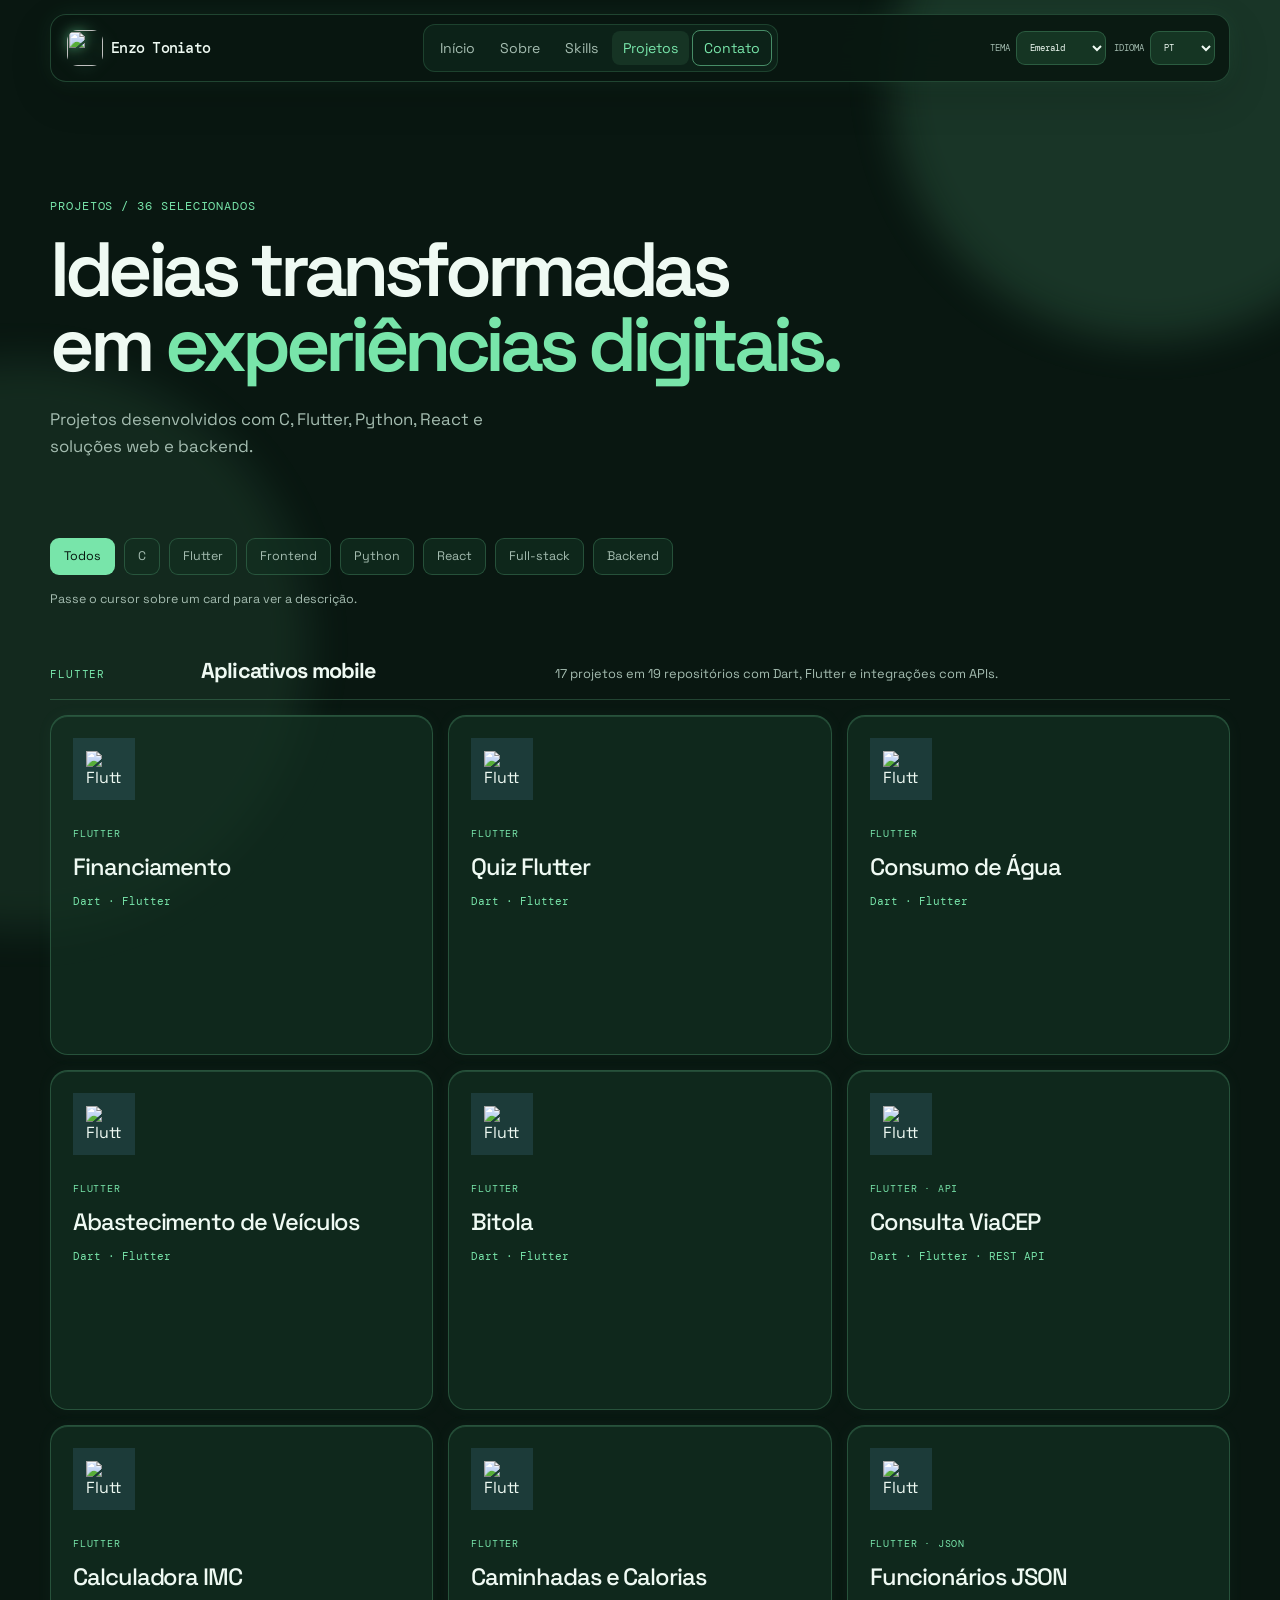
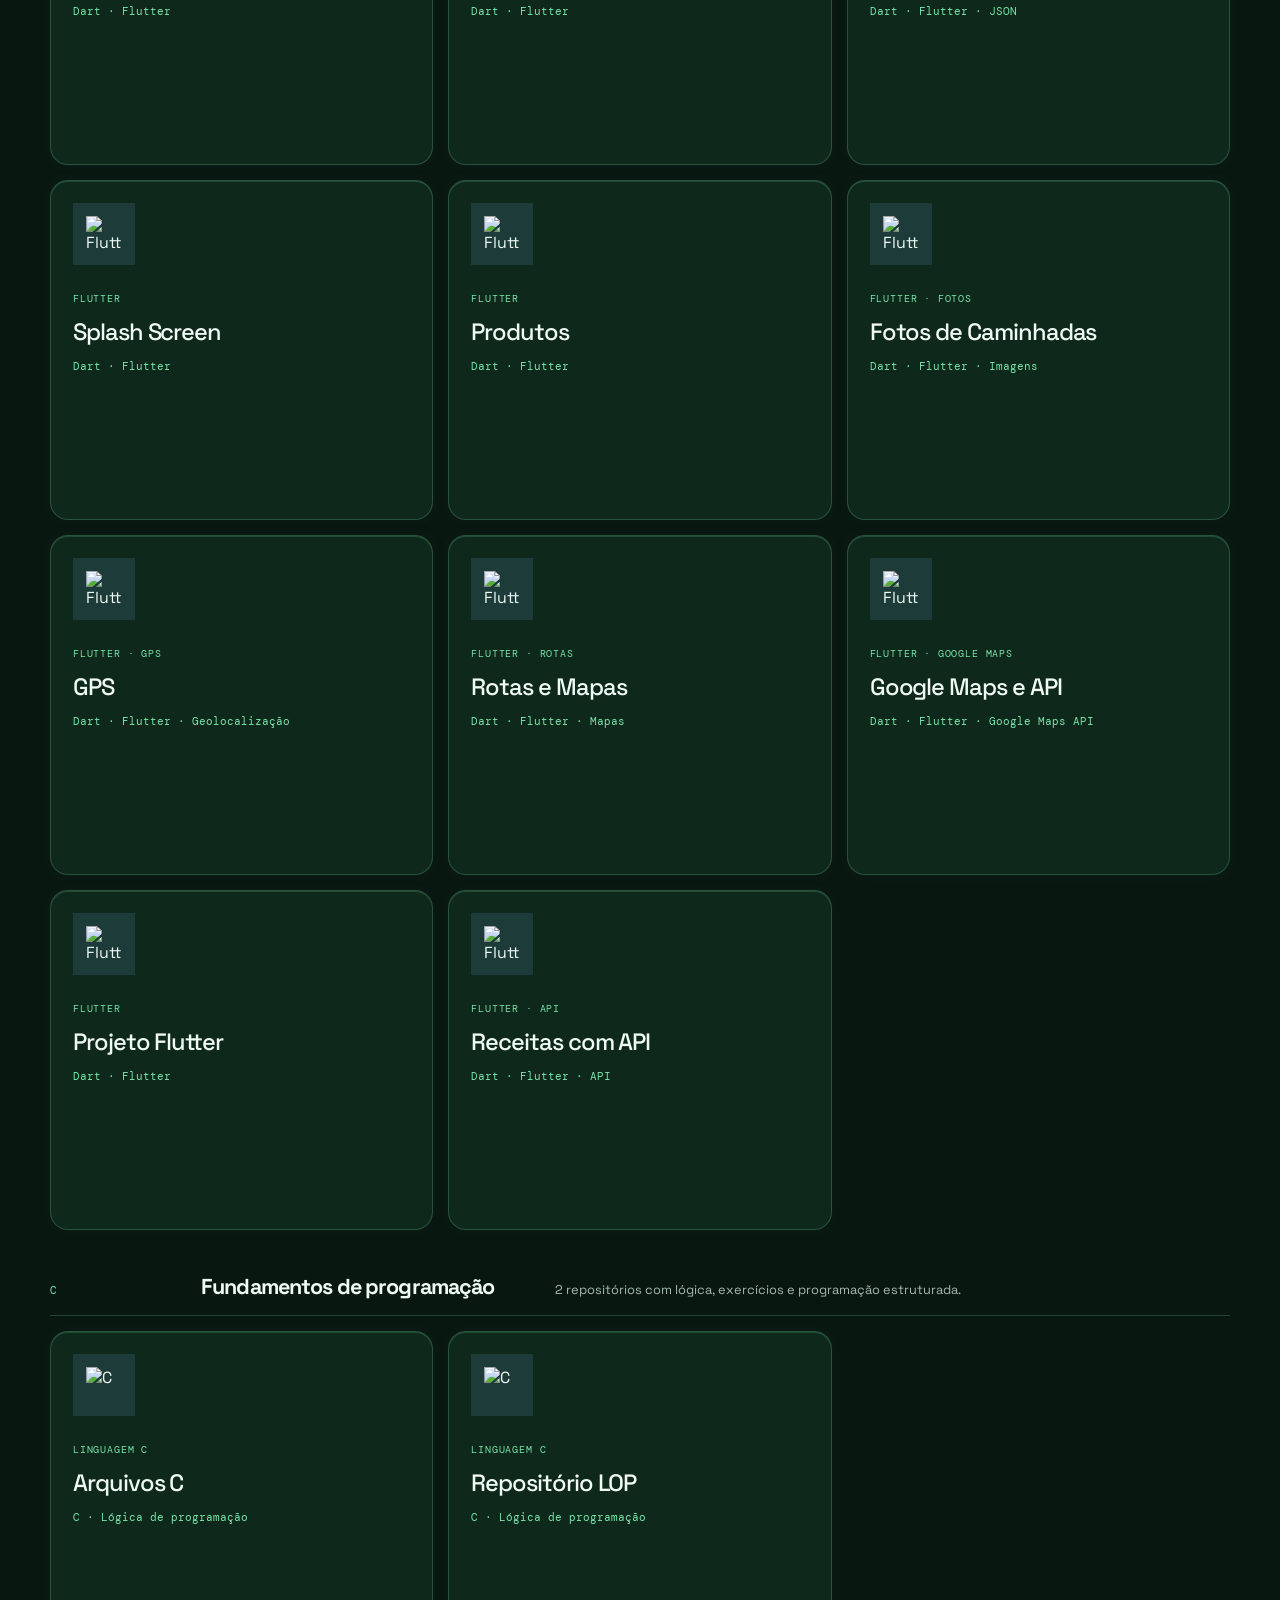
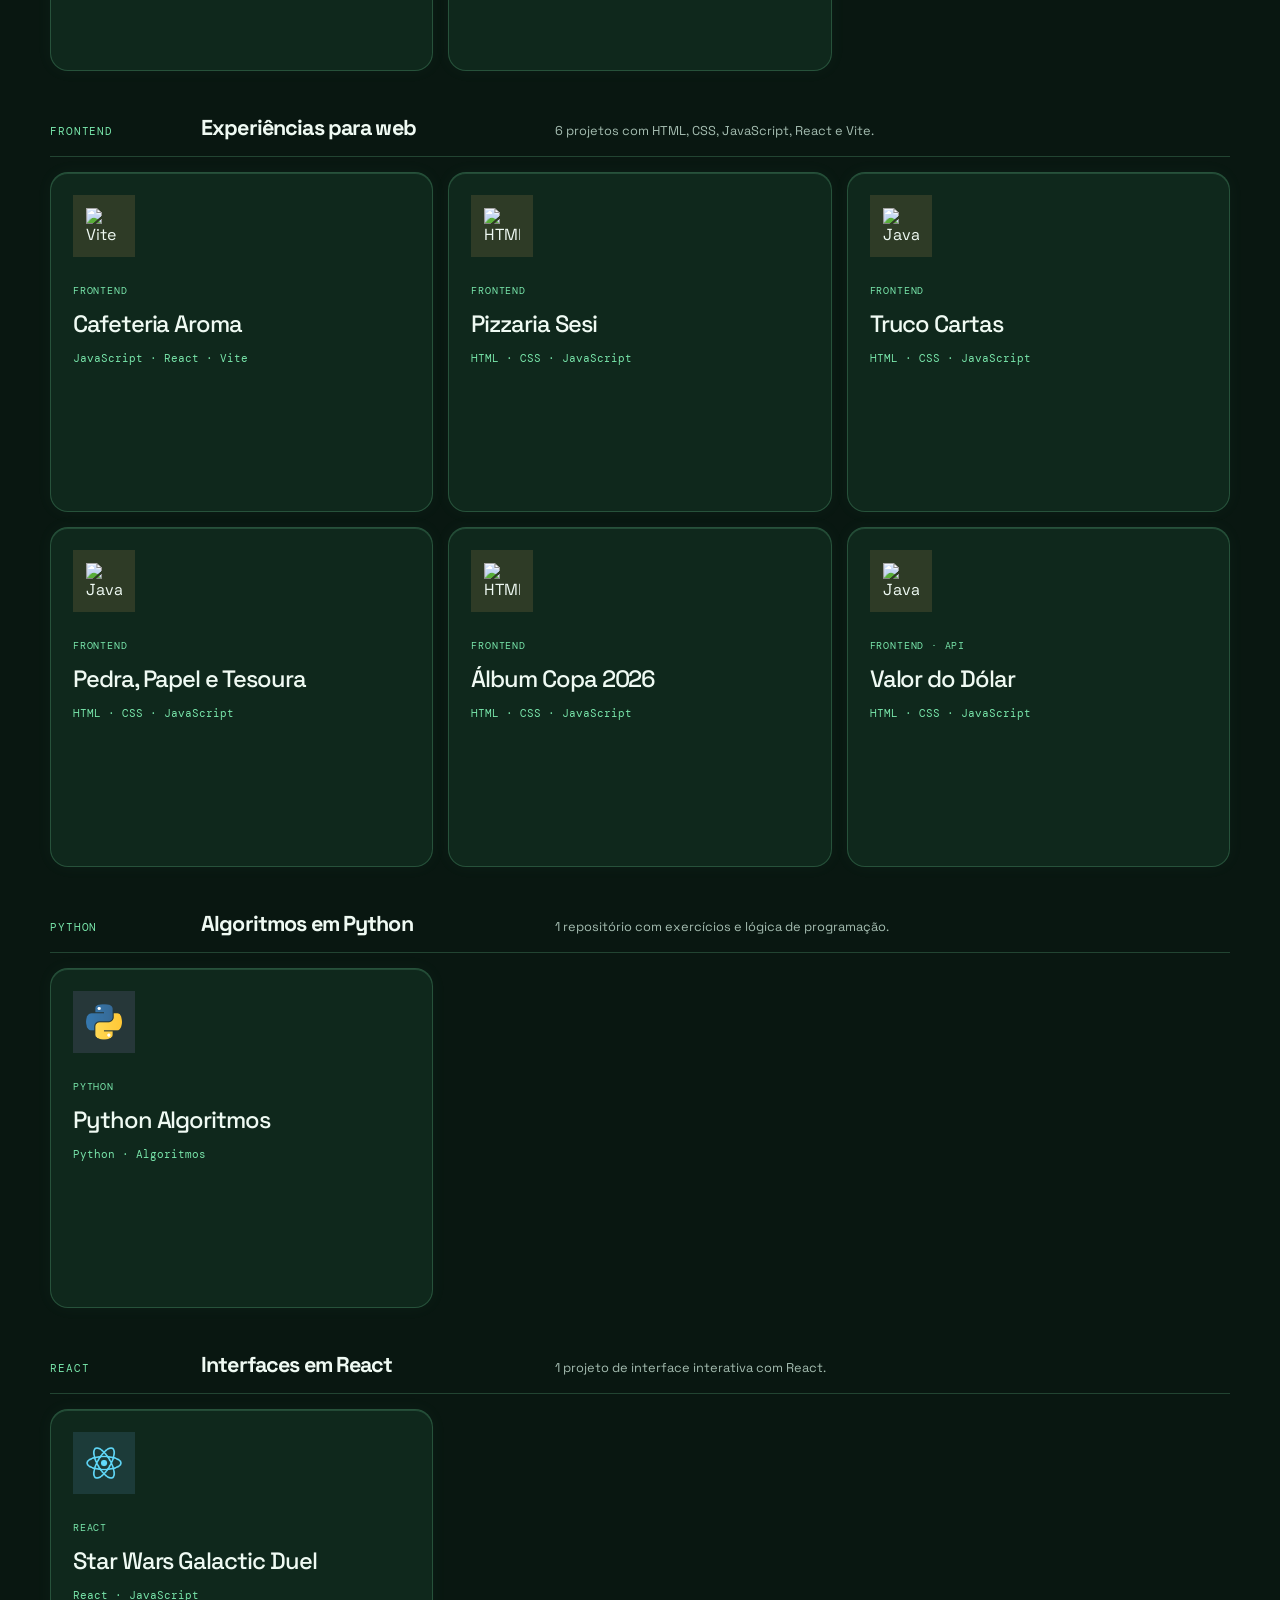
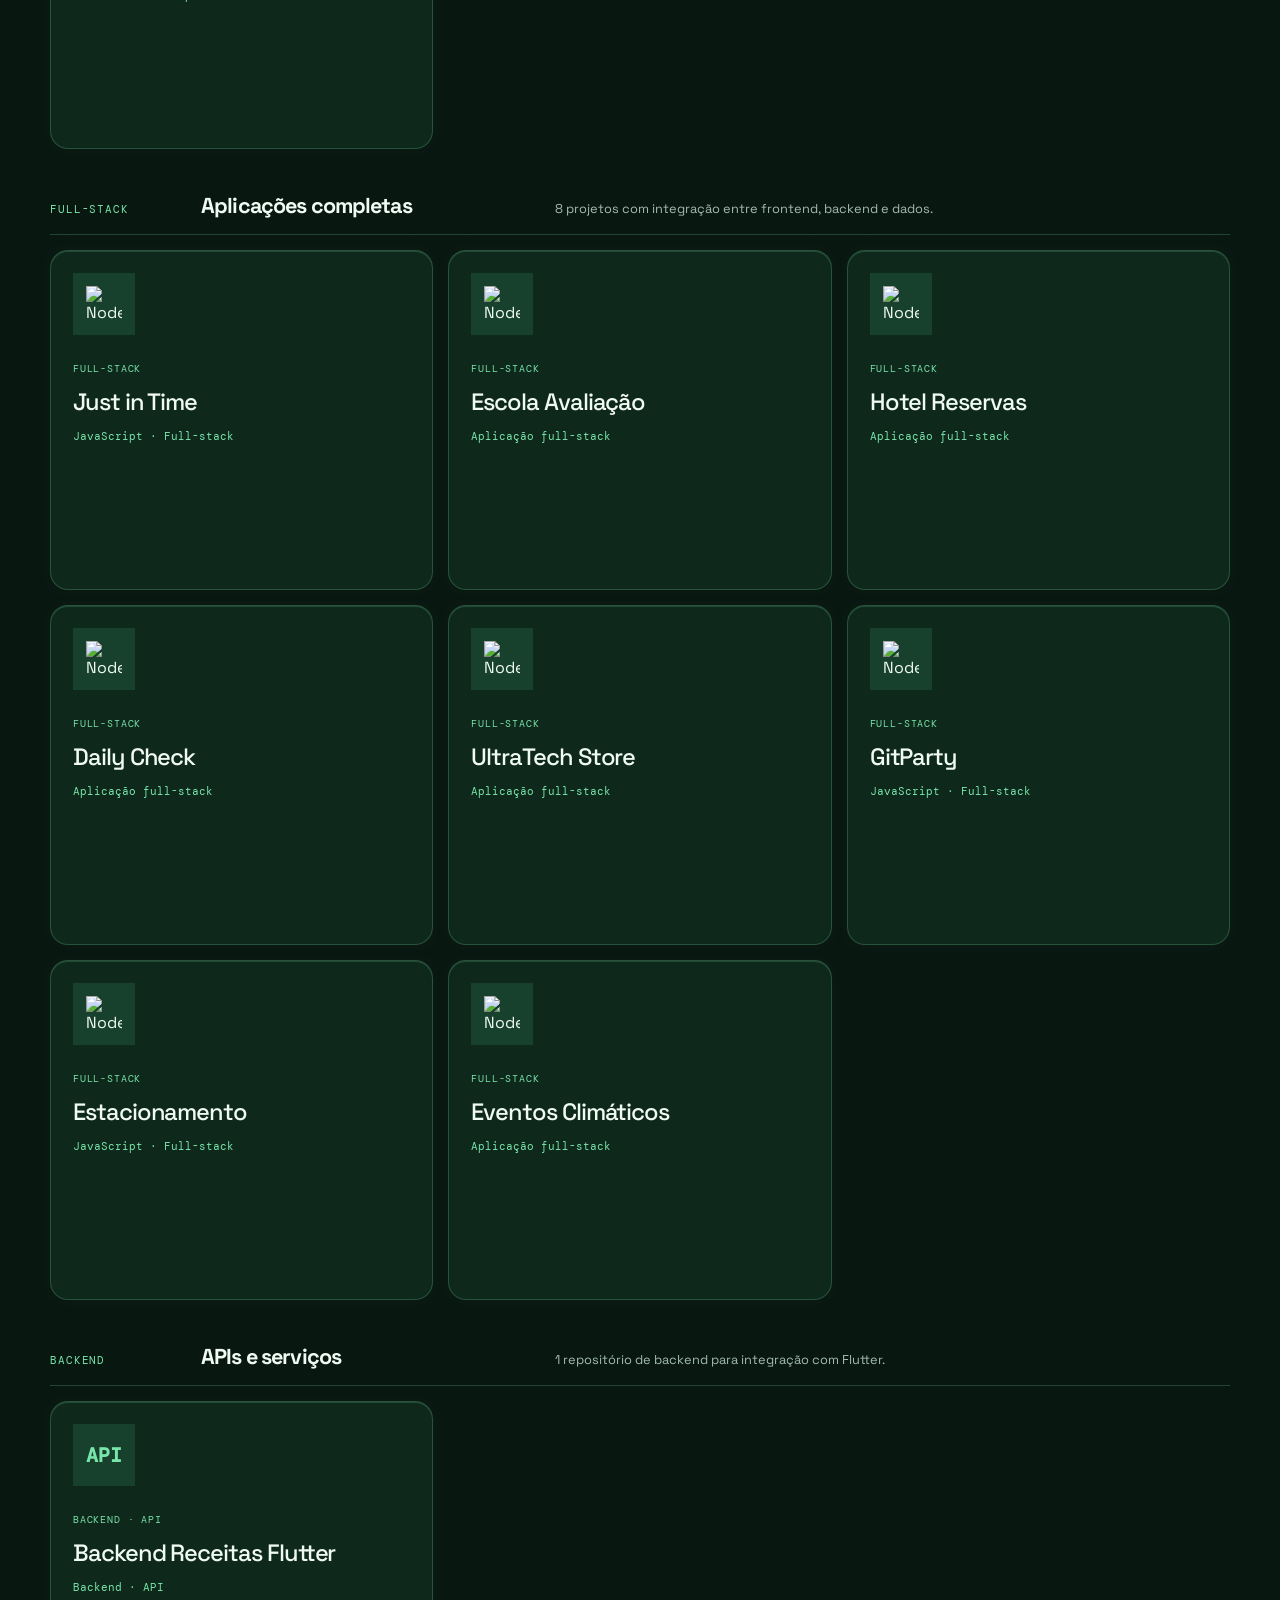
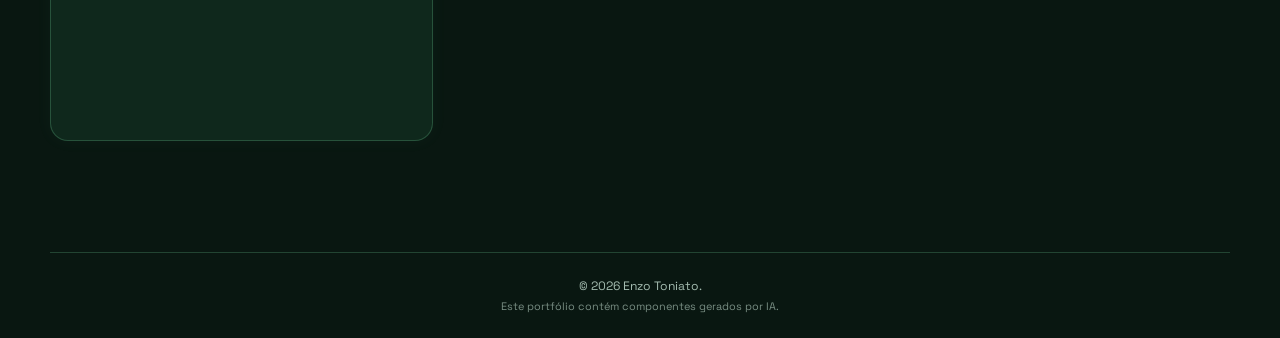
==== commit 281bc114: "update" ====
--- a/projects.html
+++ b/projects.html
@@ -39,7 +39,7 @@
 
   <main class="archive-main">
     <section class="archive-hero section-shell" data-reveal>
-      <p class="eyebrow">Projetos / 35 selecionados</p>
+      <p class="eyebrow">Projetos / 36 selecionados</p>
       <h1>Ideias transformadas<br>em <span>experiências digitais.</span></h1>
       <p>Projetos desenvolvidos com C, Flutter, Python, React e soluções web e backend.</p>
     </section>
@@ -402,7 +402,7 @@
 
       <header class="project-group" data-project-group="fullstack" data-reveal>
         <p>Full-stack</p>
-        <h2>Aplicações completas</h2><span>7 projetos com integração entre frontend, backend e dados.</span>
+        <h2>Aplicações completas</h2><span>8 projetos com integração entre frontend, backend e dados.</span>
       </header>
       <article class="archive-card" data-category="fullstack" data-reveal>
         <div class="archive-icon green"><img src="assets/node.png" alt="Node.js"></div>
@@ -416,7 +416,7 @@
         </div>
       </article>
       <article class="archive-card" data-category="fullstack" data-reveal>
-        <div class="archive-icon green archive-icon-label" aria-hidden="true">FS</div>
+        <div class="archive-icon green"><img src="assets/node.png" alt="Node.js"></div>
         <p class="project-kicker">FULL-STACK</p>
         <h2>Escola Avaliação</h2>
         <p class="card-stack">Aplicação full-stack</p>
@@ -426,7 +426,7 @@
         </div>
       </article>
       <article class="archive-card" data-category="fullstack" data-reveal>
-        <div class="archive-icon green archive-icon-label" aria-hidden="true">FS</div>
+        <div class="archive-icon green"><img src="assets/node.png" alt="Node.js"></div>
         <p class="project-kicker">FULL-STACK</p>
         <h2>Hotel Reservas</h2>
         <p class="card-stack">Aplicação full-stack</p>
@@ -436,7 +436,7 @@
         </div>
       </article>
       <article class="archive-card" data-category="fullstack" data-reveal>
-        <div class="archive-icon green archive-icon-label" aria-hidden="true">FS</div>
+        <div class="archive-icon green"><img src="assets/node.png" alt="Node.js"></div>
         <p class="project-kicker">FULL-STACK</p>
         <h2>Daily Check</h2>
         <p class="card-stack">Aplicação full-stack</p>
@@ -446,7 +446,7 @@
         </div>
       </article>
       <article class="archive-card" data-category="fullstack" data-reveal>
-        <div class="archive-icon green archive-icon-label" aria-hidden="true">FS</div>
+        <div class="archive-icon green"><img src="assets/node.png" alt="Node.js"></div>
         <p class="project-kicker">FULL-STACK</p>
         <h2>UltraTech Store</h2>
         <p class="card-stack">Aplicação full-stack</p>
@@ -476,6 +476,16 @@
           <p>Sistema full-stack voltado ao controle e gerenciamento de estacionamento.</p><a
             href="https://github.com/EnzoToniato567/Estacionamento-FullStack" target="_blank"
             rel="noopener noreferrer">Ver no GitHub <span>↗</span></a>
+        </div>
+      </article>
+      <article class="archive-card" data-category="fullstack" data-reveal>
+        <div class="archive-icon green"><img src="assets/node.png" alt="Node.js"></div>
+        <p class="project-kicker">FULL-STACK</p>
+        <h2>Eventos Climáticos</h2>
+        <p class="card-stack">Aplicação full-stack</p>
+        <div class="archive-card-details">
+          <p>Aplicação web para registrar e acompanhar eventos climáticos por usuário, com interface, API e banco de dados.</p><a
+            href="https://github.com/EnzoToniato567/Eventos-Climaticos" target="_blank" rel="noopener noreferrer">Ver no GitHub <span>↗</span></a>
         </div>
       </article>
 
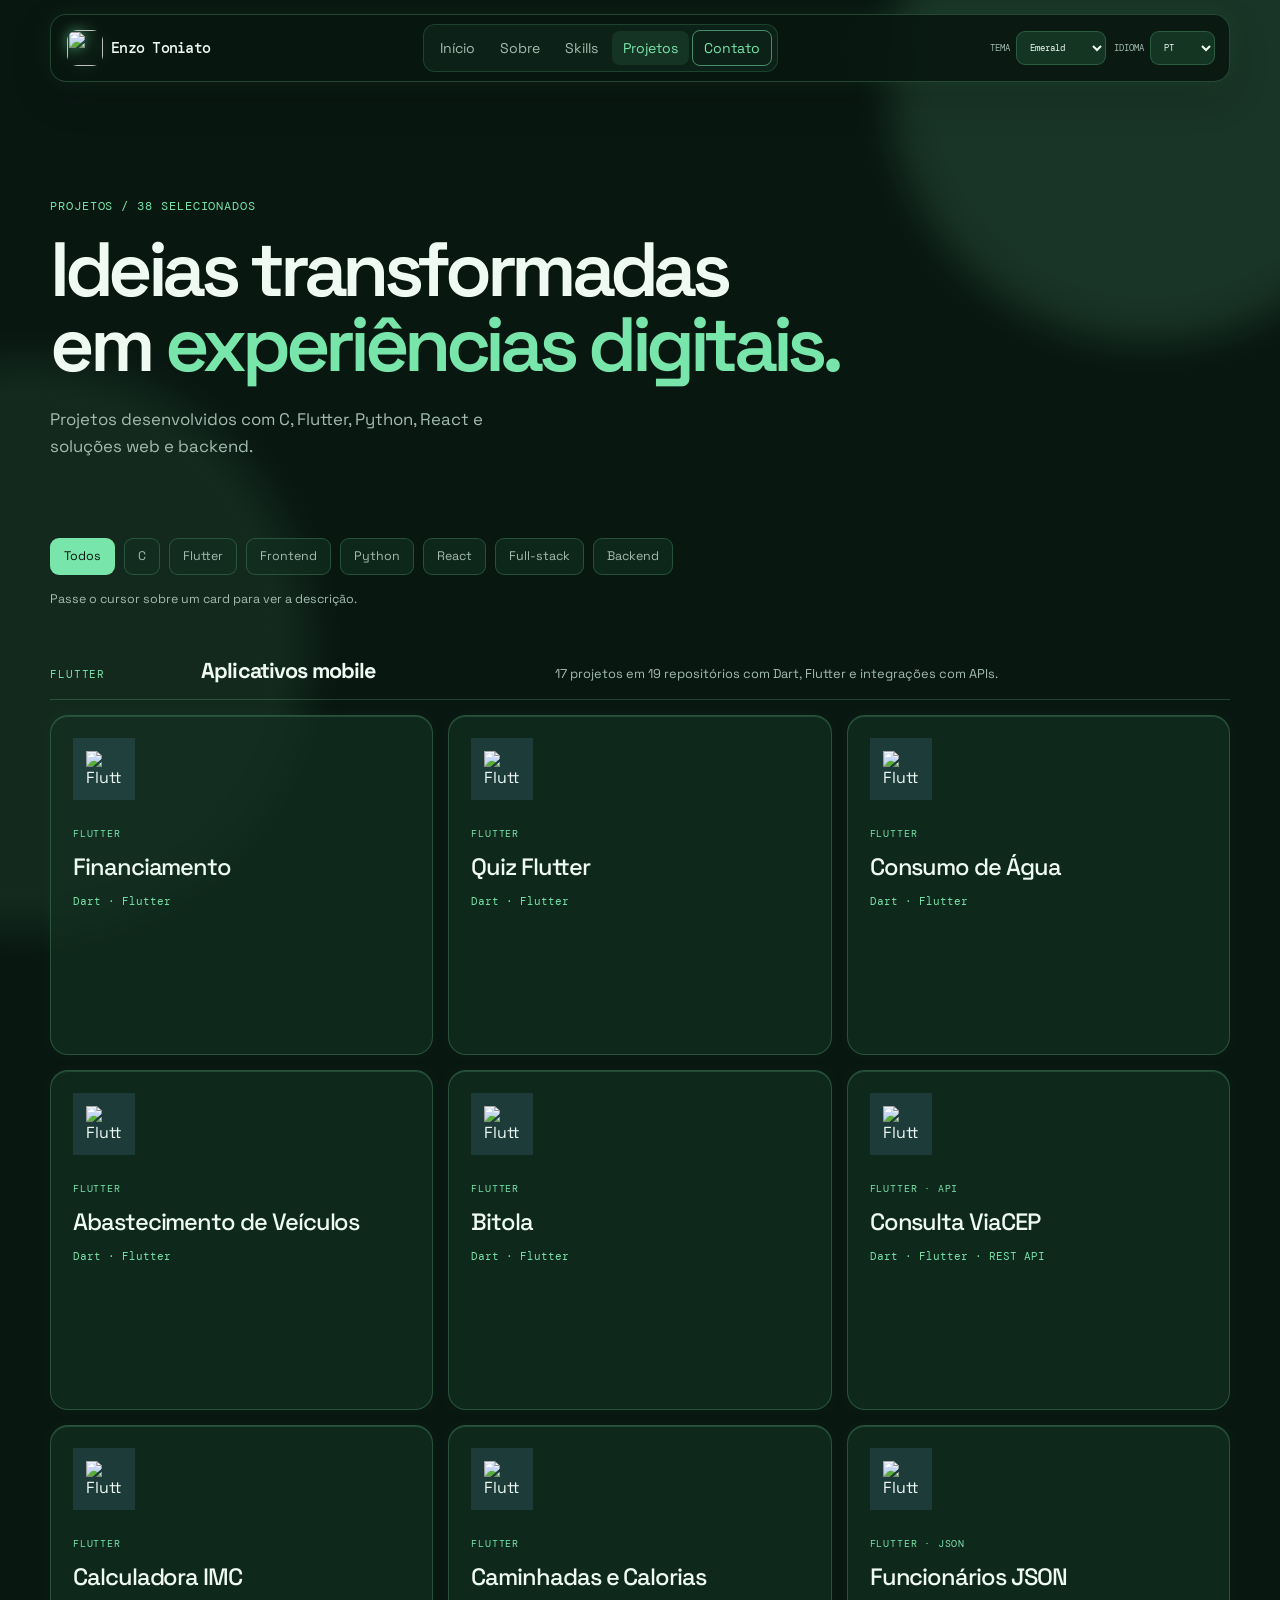
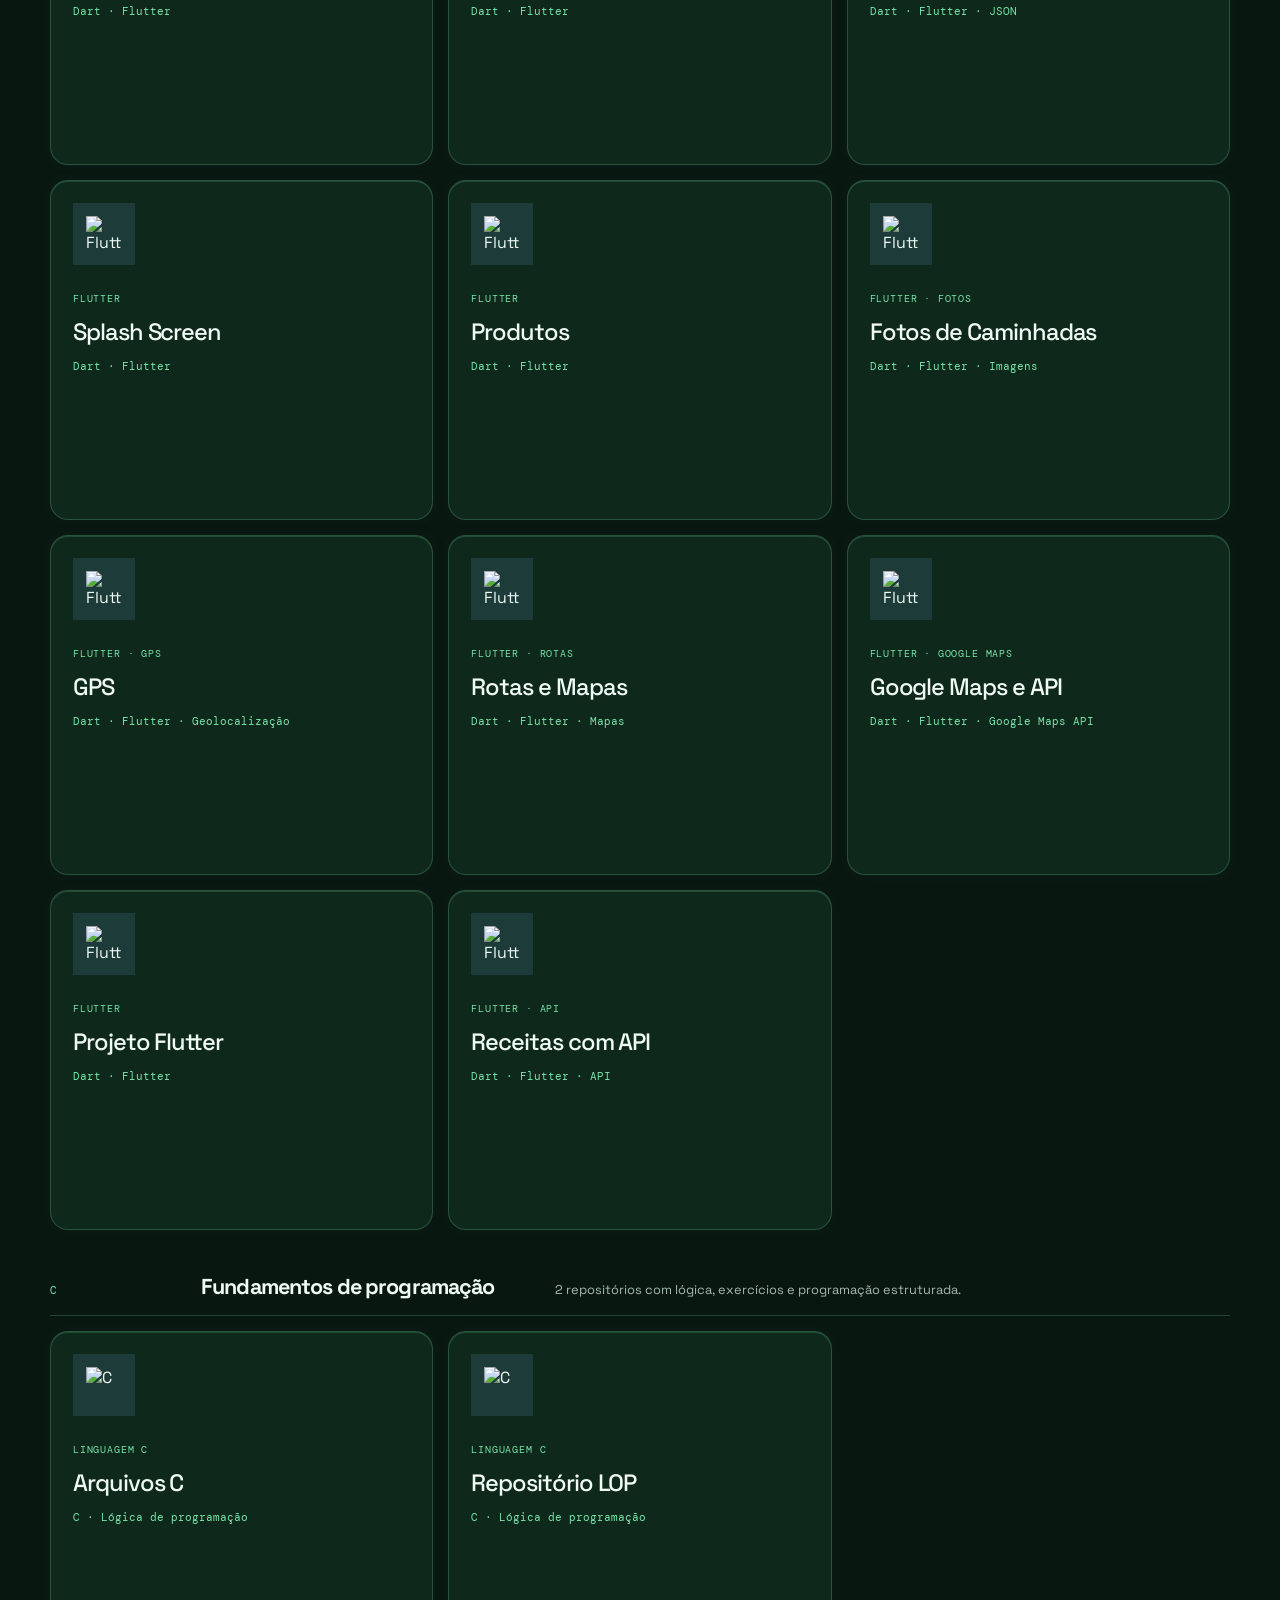
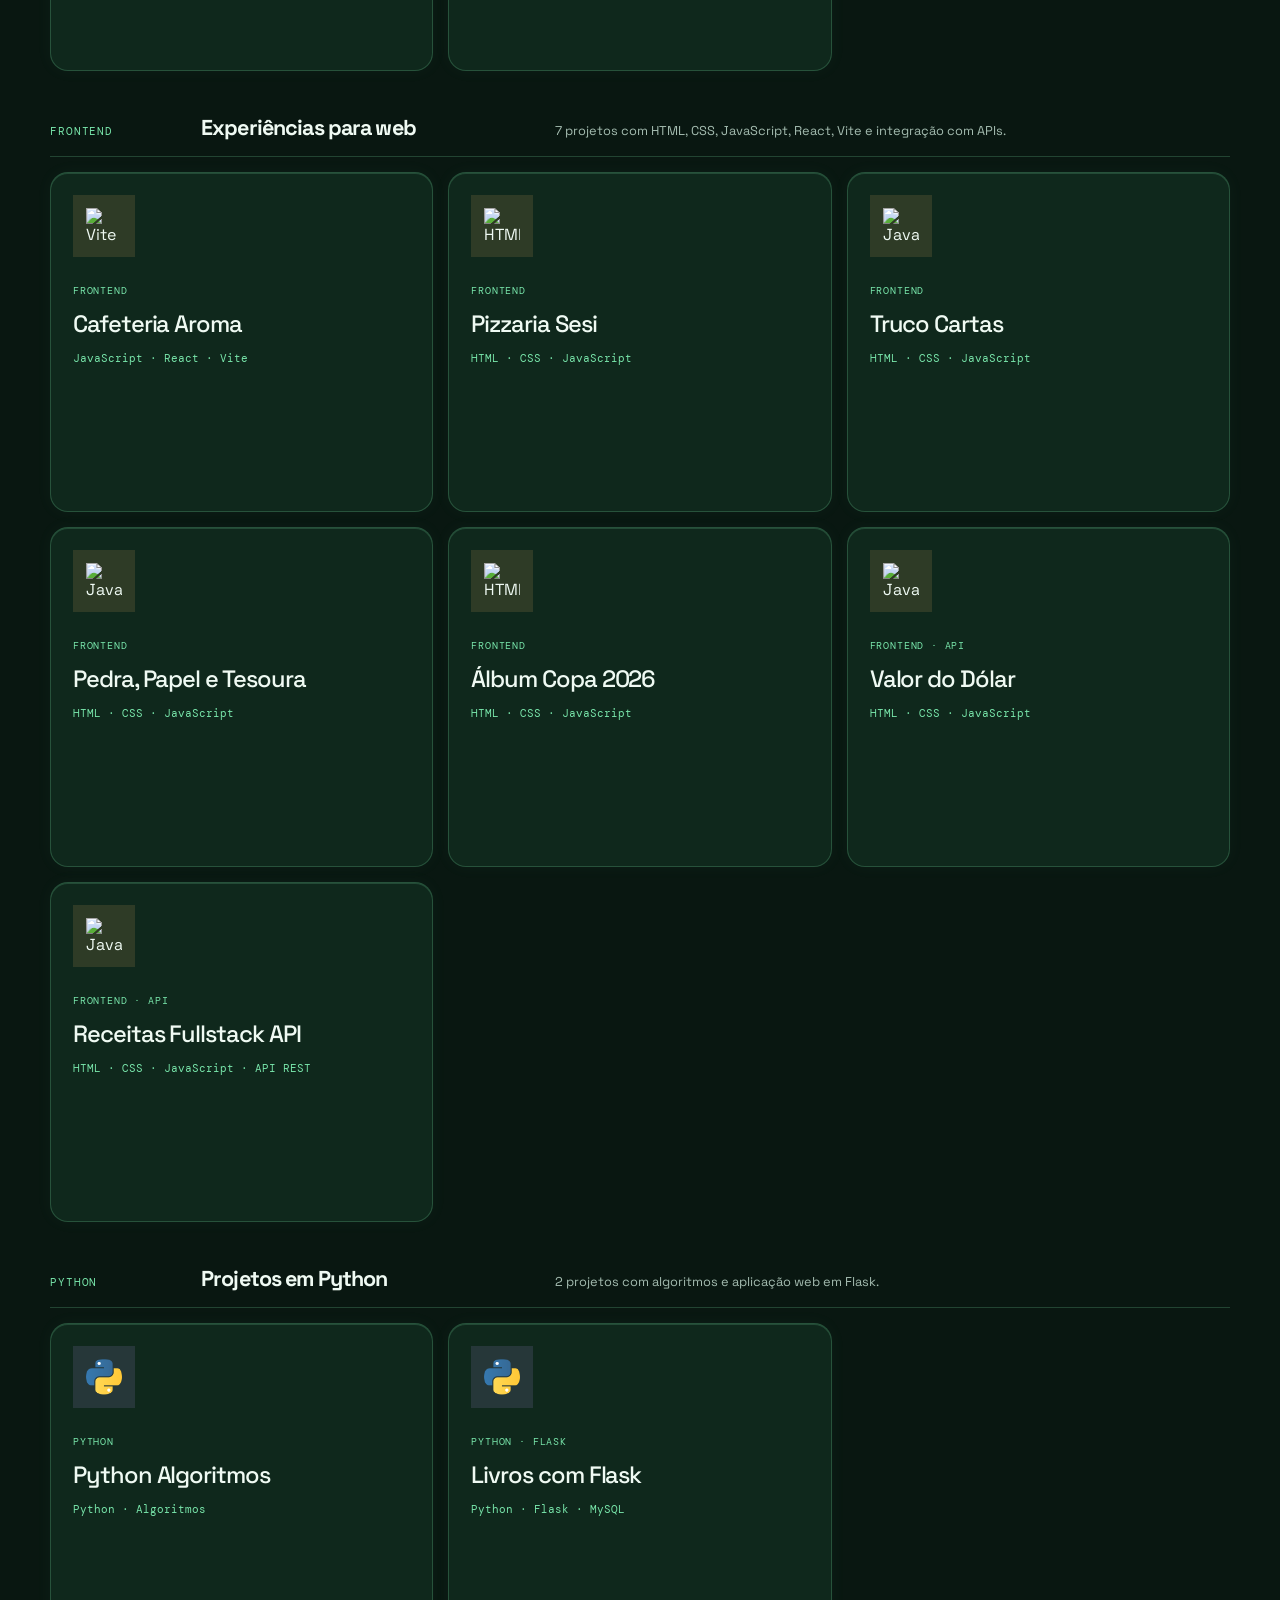
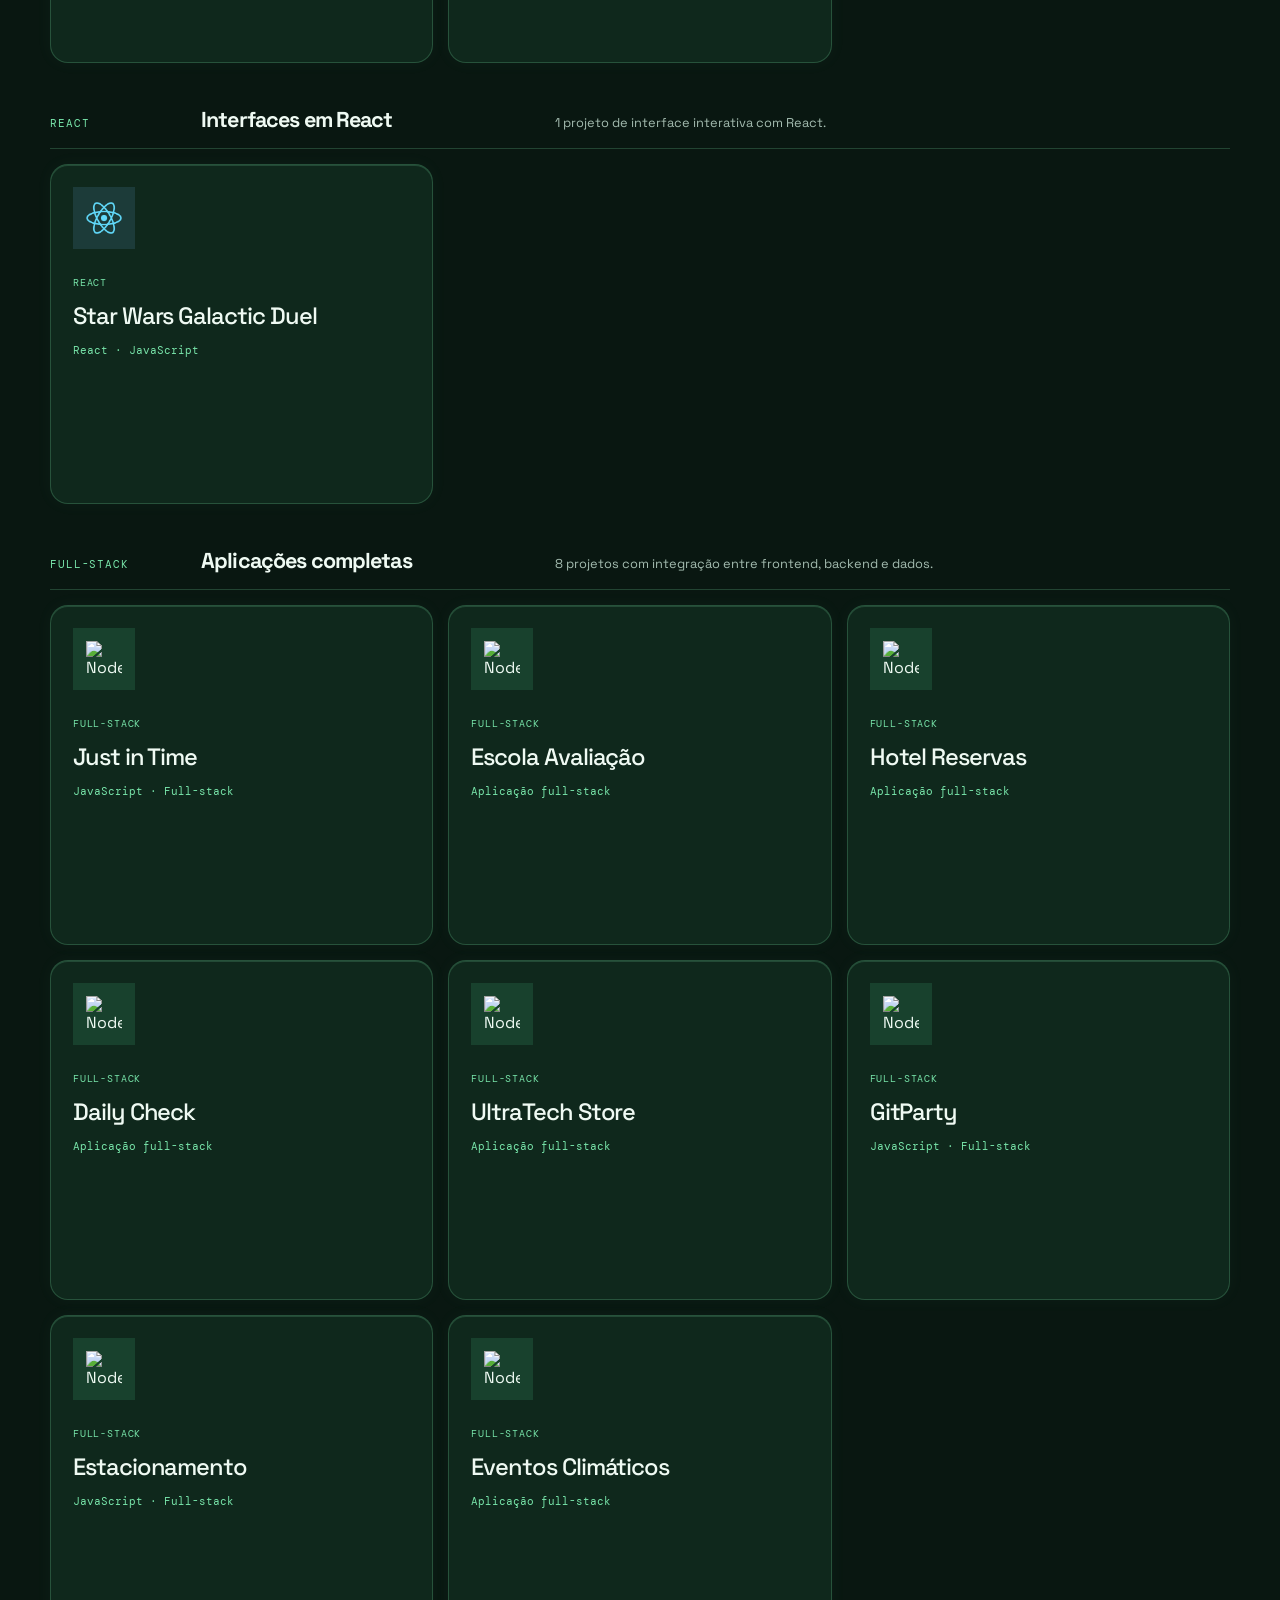
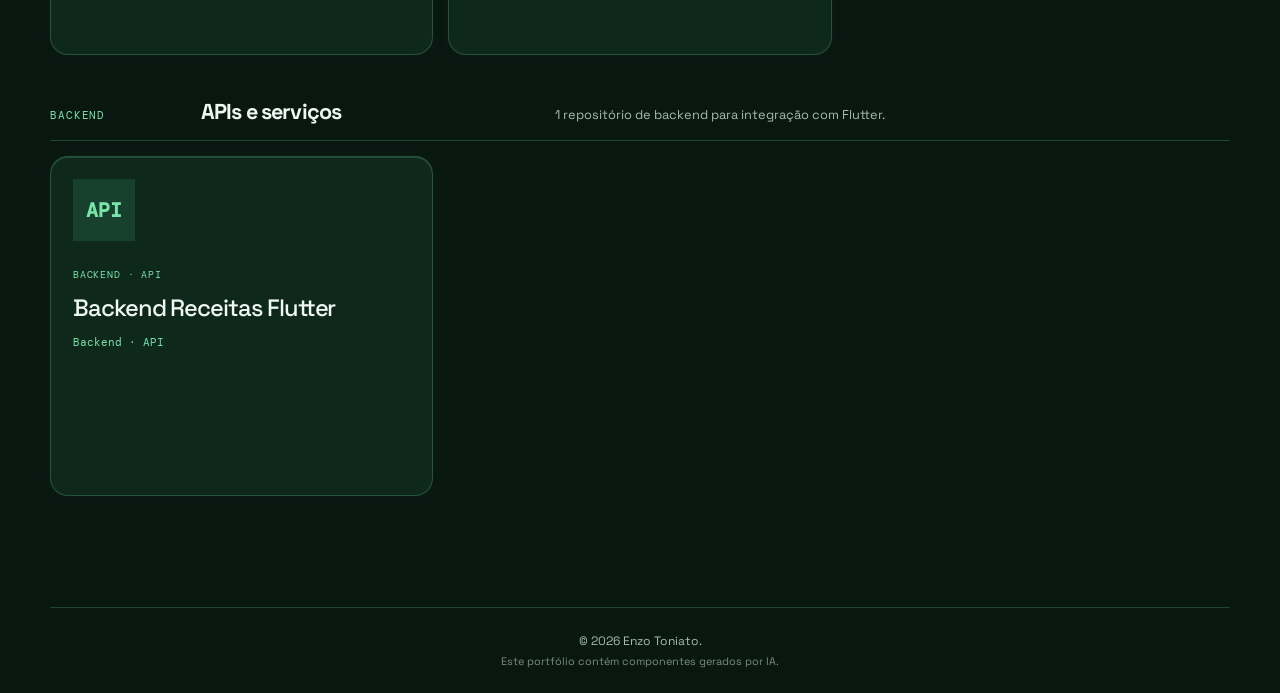
==== commit 68251738: "add new project" ====
--- a/projects.html
+++ b/projects.html
@@ -39,7 +39,7 @@
 
   <main class="archive-main">
     <section class="archive-hero section-shell" data-reveal>
-      <p class="eyebrow">Projetos / 36 selecionados</p>
+      <p class="eyebrow">Projetos / 38 selecionados</p>
       <h1>Ideias transformadas<br>em <span>experiências digitais.</span></h1>
       <p>Projetos desenvolvidos com C, Flutter, Python, React e soluções web e backend.</p>
     </section>
@@ -292,7 +292,7 @@
 
       <header class="project-group" data-project-group="frontend" data-reveal>
         <p>Frontend</p>
-        <h2>Experiências para web</h2><span>6 projetos com HTML, CSS, JavaScript, React e Vite.</span>
+        <h2>Experiências para web</h2><span>7 projetos com HTML, CSS, JavaScript, React, Vite e integração com APIs.</span>
       </header>
       <article class="archive-card" data-category="frontend" data-reveal>
         <div class="archive-icon orange"><img src="assets/vite.png" alt="Vite"></div>
@@ -369,10 +369,23 @@
               target="_blank" rel="noopener noreferrer">Visitar site <span>↗</span></a></div>
         </div>
       </article>
+      <article class="archive-card" data-category="frontend" data-reveal>
+        <div class="archive-icon orange"><img src="assets/js.png" alt="JavaScript"></div>
+        <p class="project-kicker">FRONTEND · API</p>
+        <h2>Receitas Fullstack API</h2>
+        <p class="card-stack">HTML · CSS · JavaScript · API REST</p>
+        <div class="archive-card-details">
+          <p>Interface de receitas com consulta, cadastro, edição e exclusão via API REST.</p>
+          <div class="card-links"><a href="https://github.com/EnzoToniato567/Receitas-Fullstack-API" target="_blank"
+              rel="noopener noreferrer">GitHub <span>↗</span></a><a
+              href="https://enzotoniato567.github.io/Receitas-Fullstack-API/" target="_blank"
+              rel="noopener noreferrer">Visitar site <span>↗</span></a></div>
+        </div>
+      </article>
 
       <header class="project-group" data-project-group="python" data-reveal>
         <p>Python</p>
-        <h2>Algoritmos em Python</h2><span>1 repositório com exercícios e lógica de programação.</span>
+        <h2>Projetos em Python</h2><span>2 projetos com algoritmos e aplicação web em Flask.</span>
       </header>
       <article class="archive-card" data-category="python" data-reveal>
         <div class="archive-icon purple"><img src="assets/python.png" alt="Python"></div>
@@ -382,6 +395,20 @@
         <div class="archive-card-details">
           <p>Repositório de algoritmos e exercícios em Python.</p><a
             href="https://github.com/EnzoToniato567/Python-Algoritmos" target="_blank" rel="noopener noreferrer">Ver no GitHub <span>↗</span></a>
+        </div>
+      </article>
+
+      <article class="archive-card" data-category="python" data-reveal>
+        <div class="archive-icon purple"><img src="assets/python.png" alt="Python"></div>
+        <p class="project-kicker">PYTHON · FLASK</p>
+        <h2>Livros com Flask</h2>
+        <p class="card-stack">Python · Flask · MySQL</p>
+        <div class="archive-card-details">
+          <p>Projeto de cadastro de livros com interface web e API em Flask.</p>
+          <div class="card-links"><a href="https://github.com/EnzoToniato567/Flask-Python" target="_blank"
+              rel="noopener noreferrer">GitHub <span>↗</span></a><a
+              href="https://enzotoniato567.github.io/Flask-Python/web/livros.html" target="_blank"
+              rel="noopener noreferrer">Visitar site <span>↗</span></a></div>
         </div>
       </article>
 
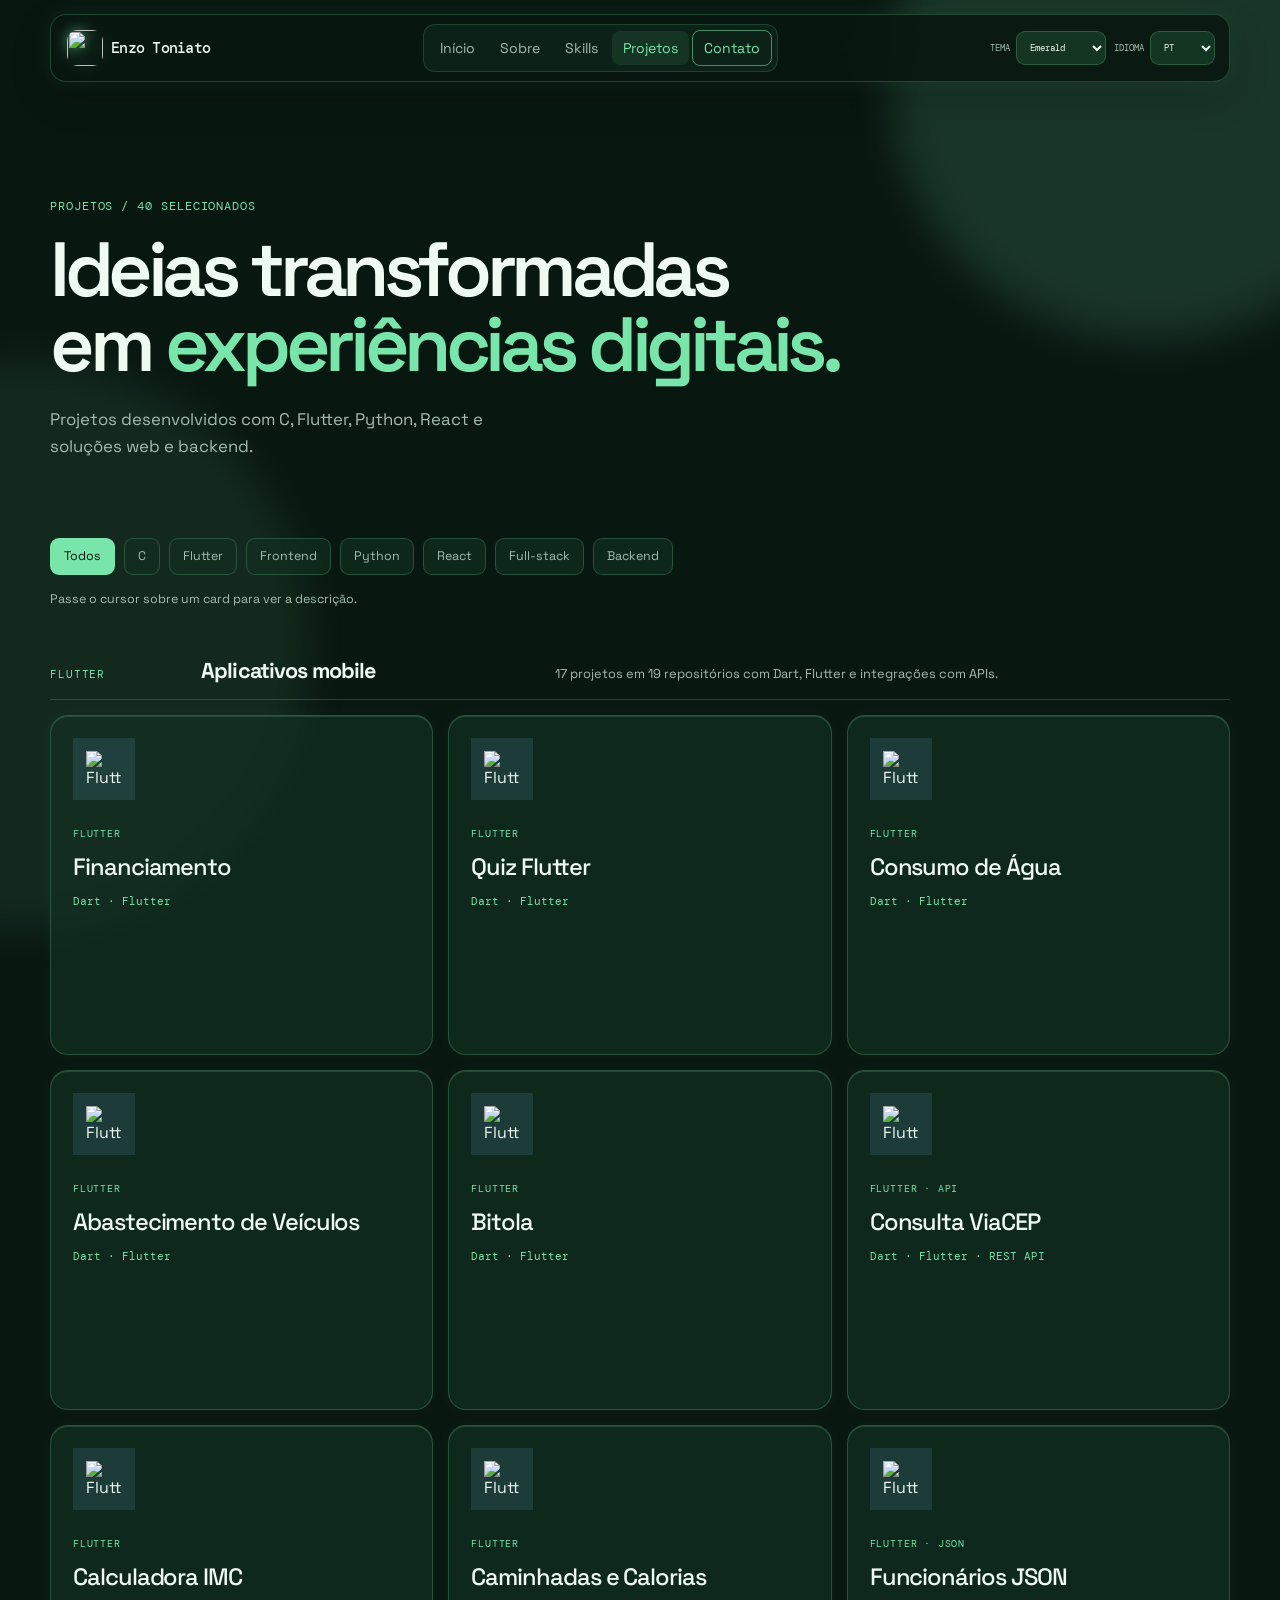
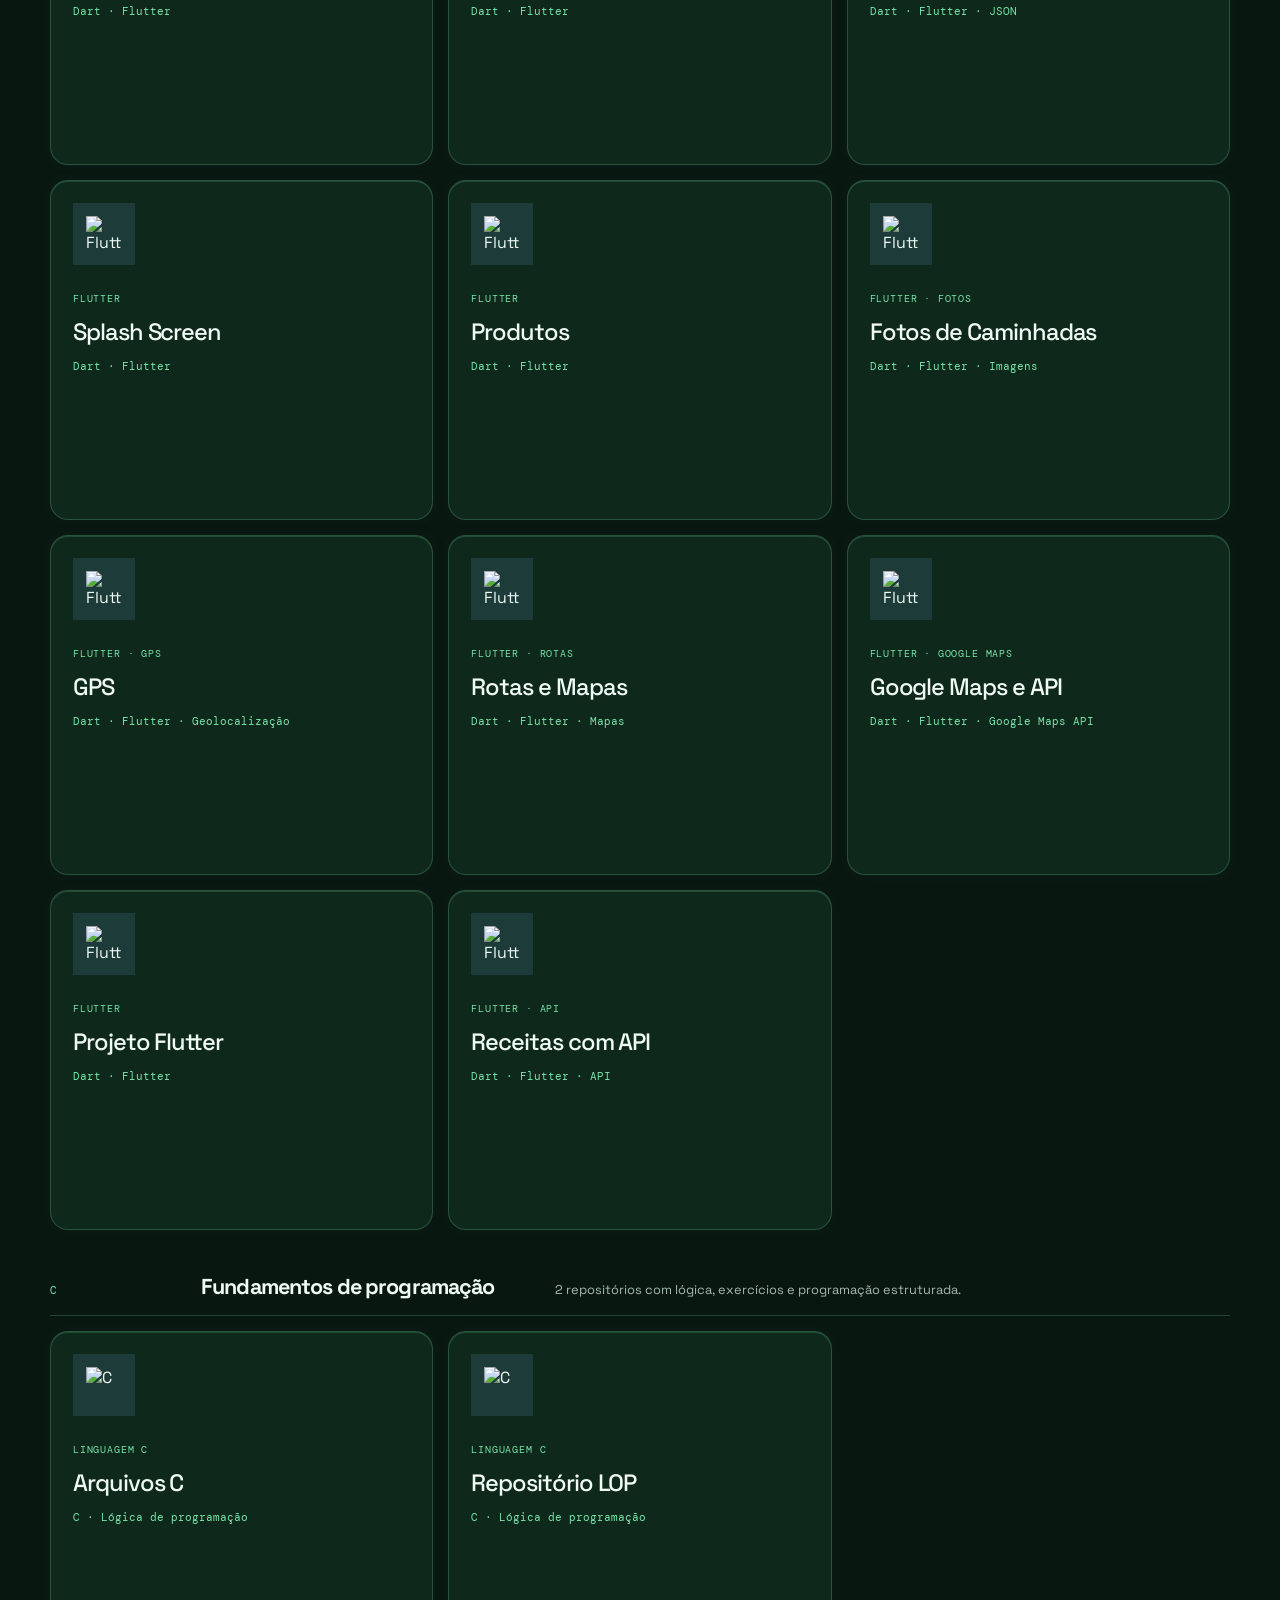
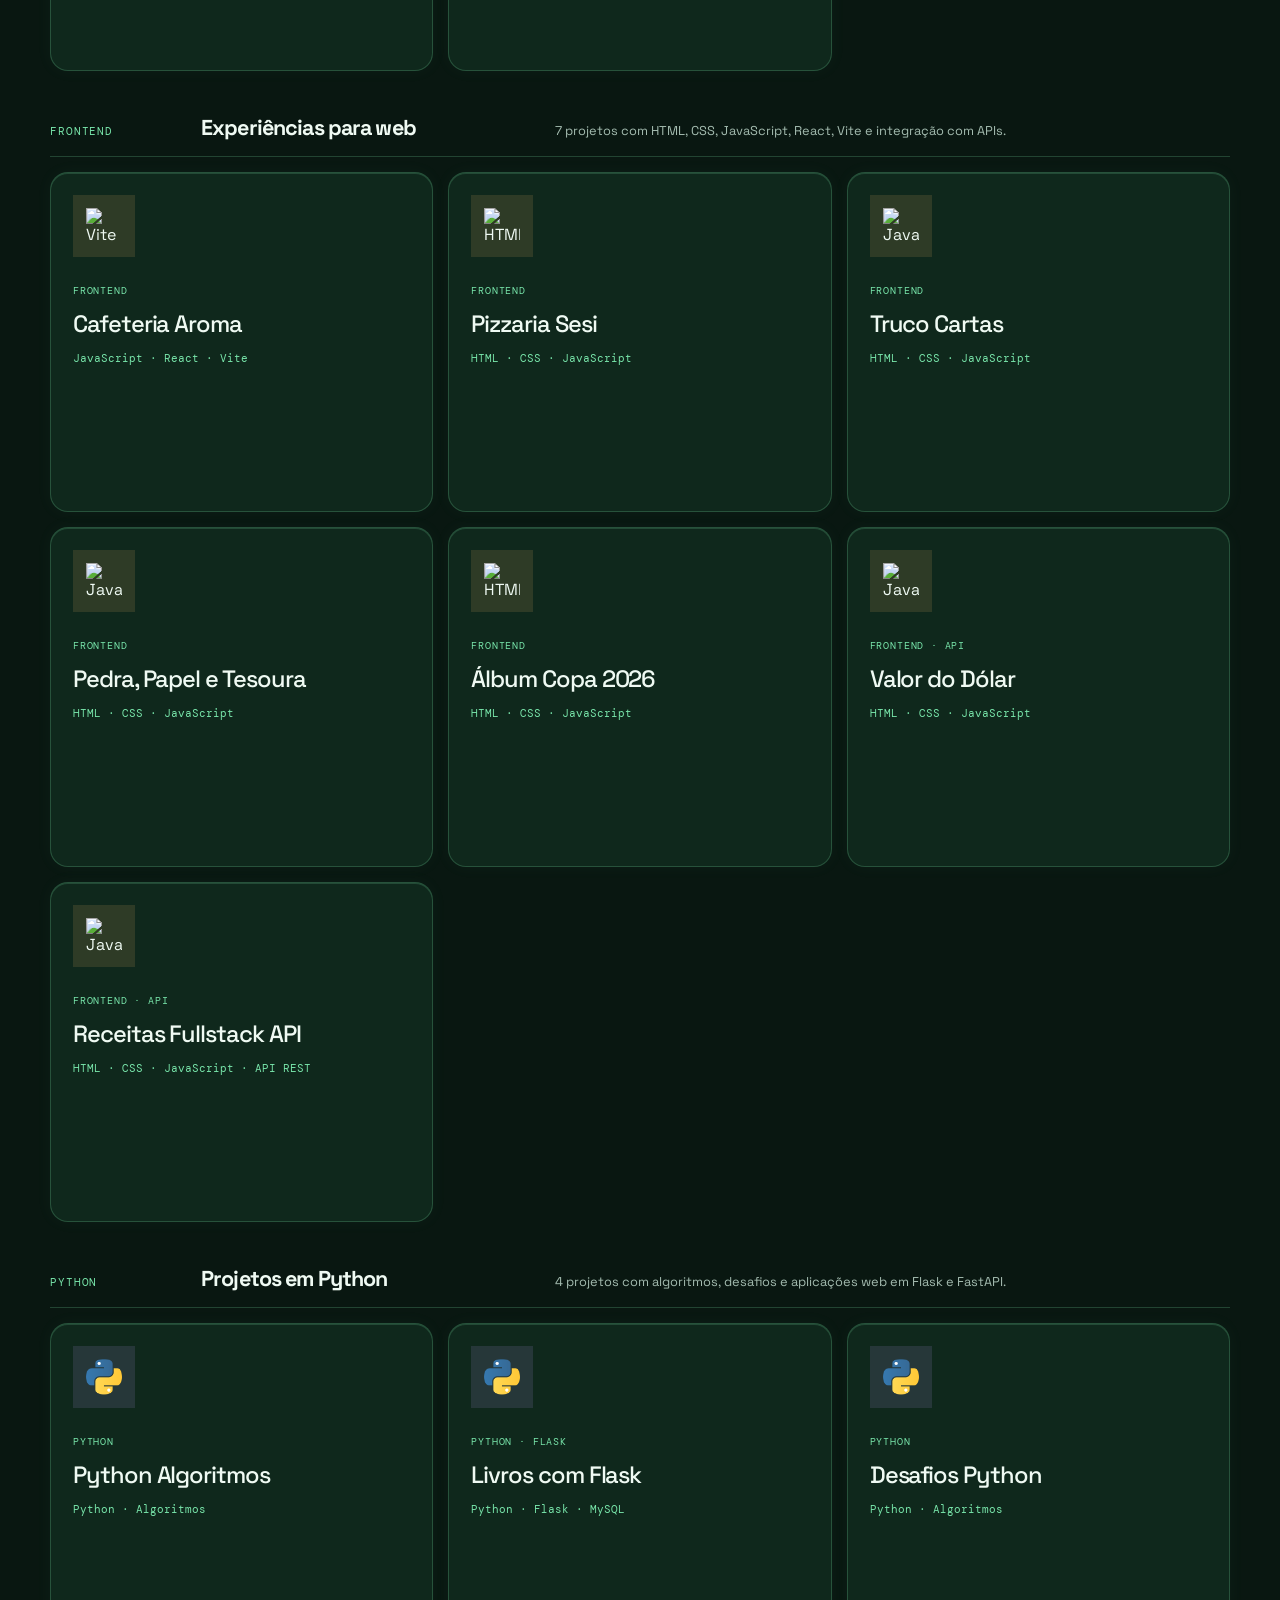
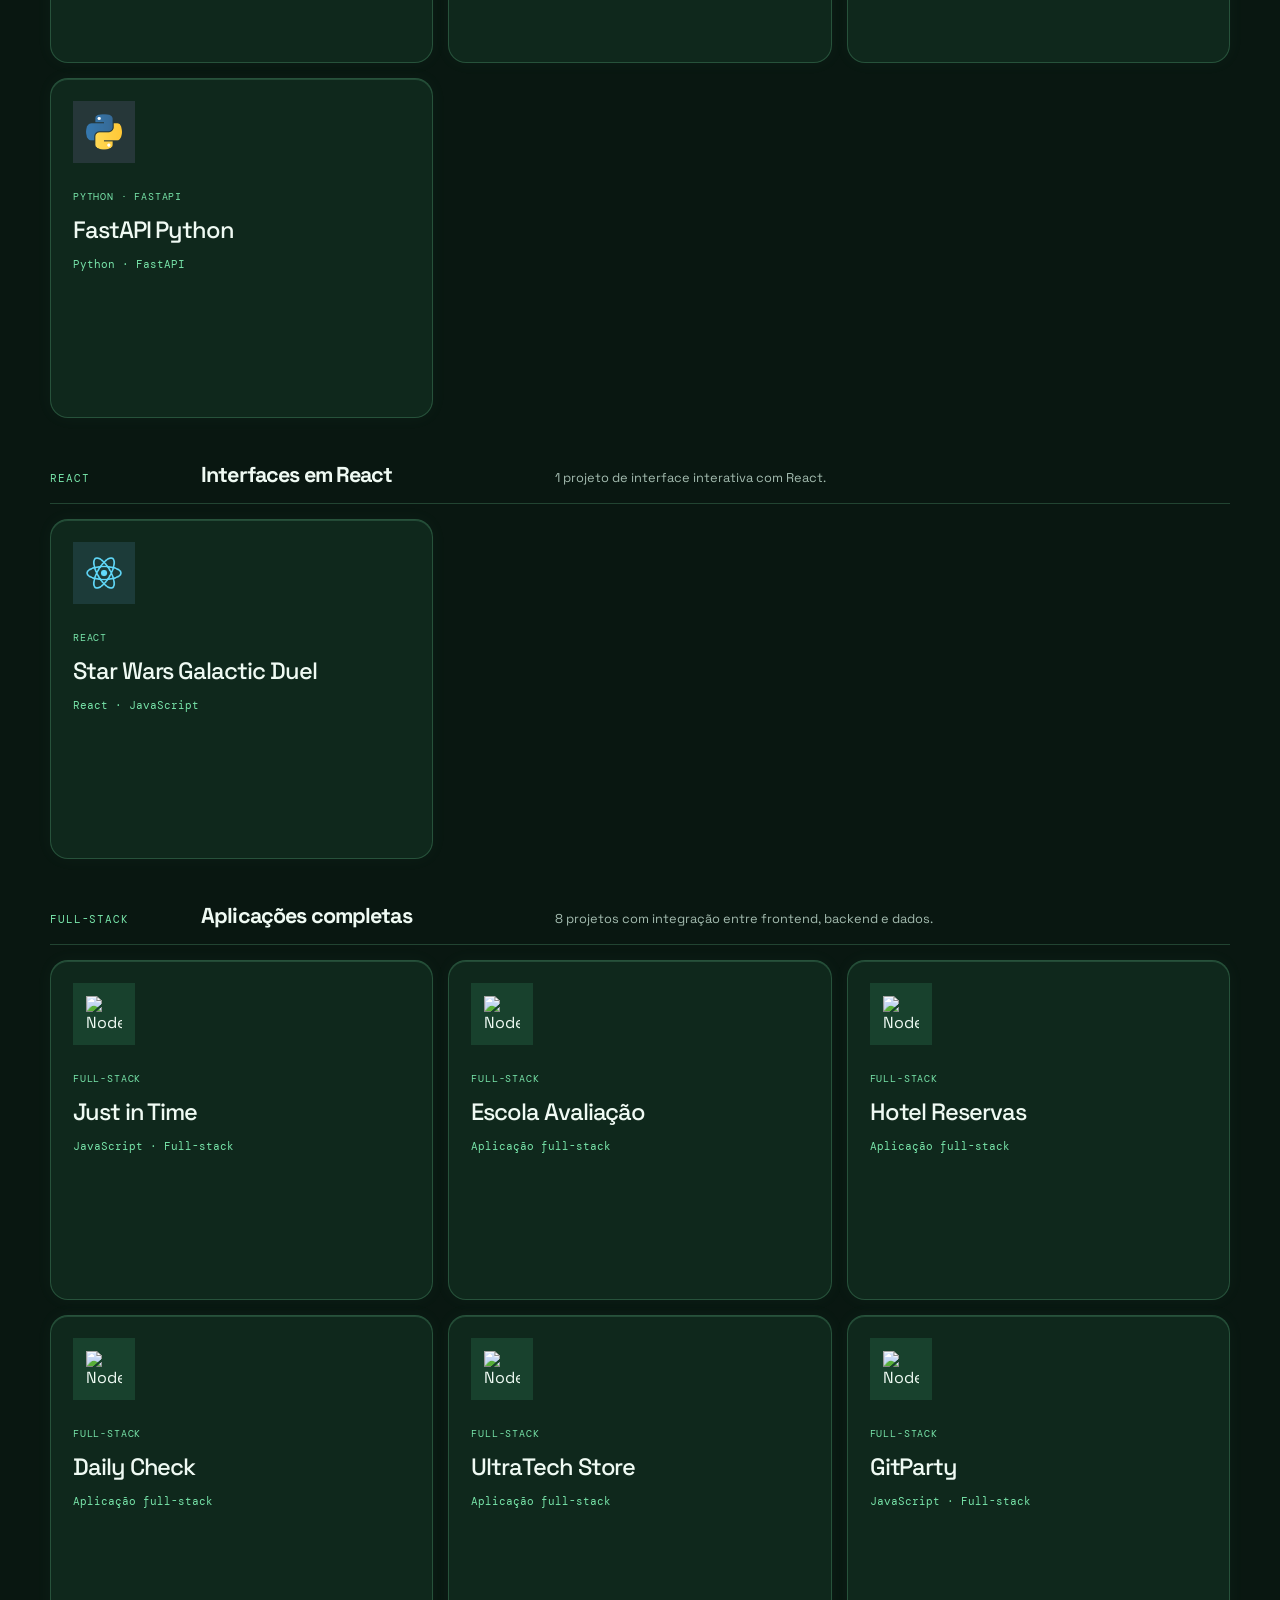
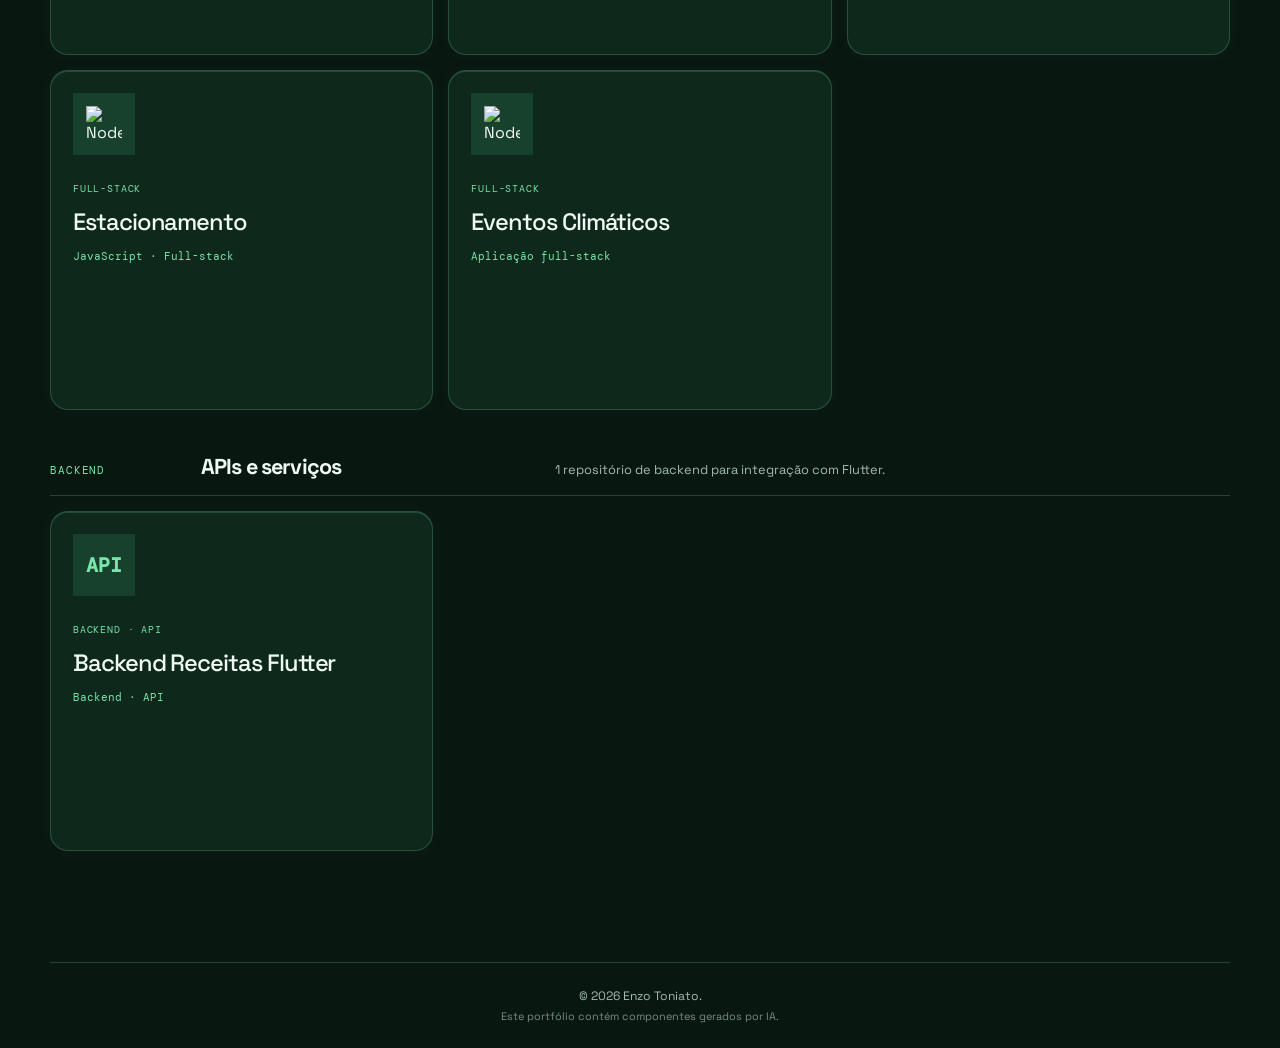
==== commit 411f75eb: "portfolio update" ====
--- a/projects.html
+++ b/projects.html
@@ -39,7 +39,7 @@
 
   <main class="archive-main">
     <section class="archive-hero section-shell" data-reveal>
-      <p class="eyebrow">Projetos / 38 selecionados</p>
+      <p class="eyebrow">Projetos / 40 selecionados</p>
       <h1>Ideias transformadas<br>em <span>experiências digitais.</span></h1>
       <p>Projetos desenvolvidos com C, Flutter, Python, React e soluções web e backend.</p>
     </section>
@@ -385,7 +385,7 @@
 
       <header class="project-group" data-project-group="python" data-reveal>
         <p>Python</p>
-        <h2>Projetos em Python</h2><span>2 projetos com algoritmos e aplicação web em Flask.</span>
+        <h2>Projetos em Python</h2><span>4 projetos com algoritmos, desafios e aplicações web em Flask e FastAPI.</span>
       </header>
       <article class="archive-card" data-category="python" data-reveal>
         <div class="archive-icon purple"><img src="assets/python.png" alt="Python"></div>
@@ -409,6 +409,29 @@
               rel="noopener noreferrer">GitHub <span>↗</span></a><a
               href="https://enzotoniato567.github.io/Flask-Python/web/livros.html" target="_blank"
               rel="noopener noreferrer">Visitar site <span>↗</span></a></div>
+        </div>
+      </article>
+      <article class="archive-card" data-category="python" data-reveal>
+        <div class="archive-icon purple"><img src="assets/python.png" alt="Python"></div>
+        <p class="project-kicker">PYTHON</p>
+        <h2>Desafios Python</h2>
+        <p class="card-stack">Python · Algoritmos</p>
+        <div class="archive-card-details">
+          <p>Desafios e exercícios para praticar lógica de programação com Python.</p><a
+            href="https://github.com/EnzoToniato567/Desafios-Python" target="_blank" rel="noopener noreferrer">Ver no
+            GitHub <span>↗</span></a>
+        </div>
+      </article>
+      <article class="archive-card" data-category="python" data-reveal>
+        <div class="archive-icon purple"><img src="assets/python.png" alt="Python"></div>
+        <p class="project-kicker">PYTHON · FASTAPI</p>
+        <h2>FastAPI Python</h2>
+        <p class="card-stack">Python · FastAPI</p>
+        <div class="archive-card-details">
+          <p>Projeto de API desenvolvido com Python e FastAPI.</p>
+          <div class="card-links"><a href="https://github.com/EnzoToniato567/FastAPI-Python" target="_blank"
+              rel="noopener noreferrer">GitHub <span>↗</span></a><a href="https://enzotoniato567.github.io/FastAPI-Python"
+              target="_blank" rel="noopener noreferrer">Visitar site <span>↗</span></a></div>
         </div>
       </article>
 
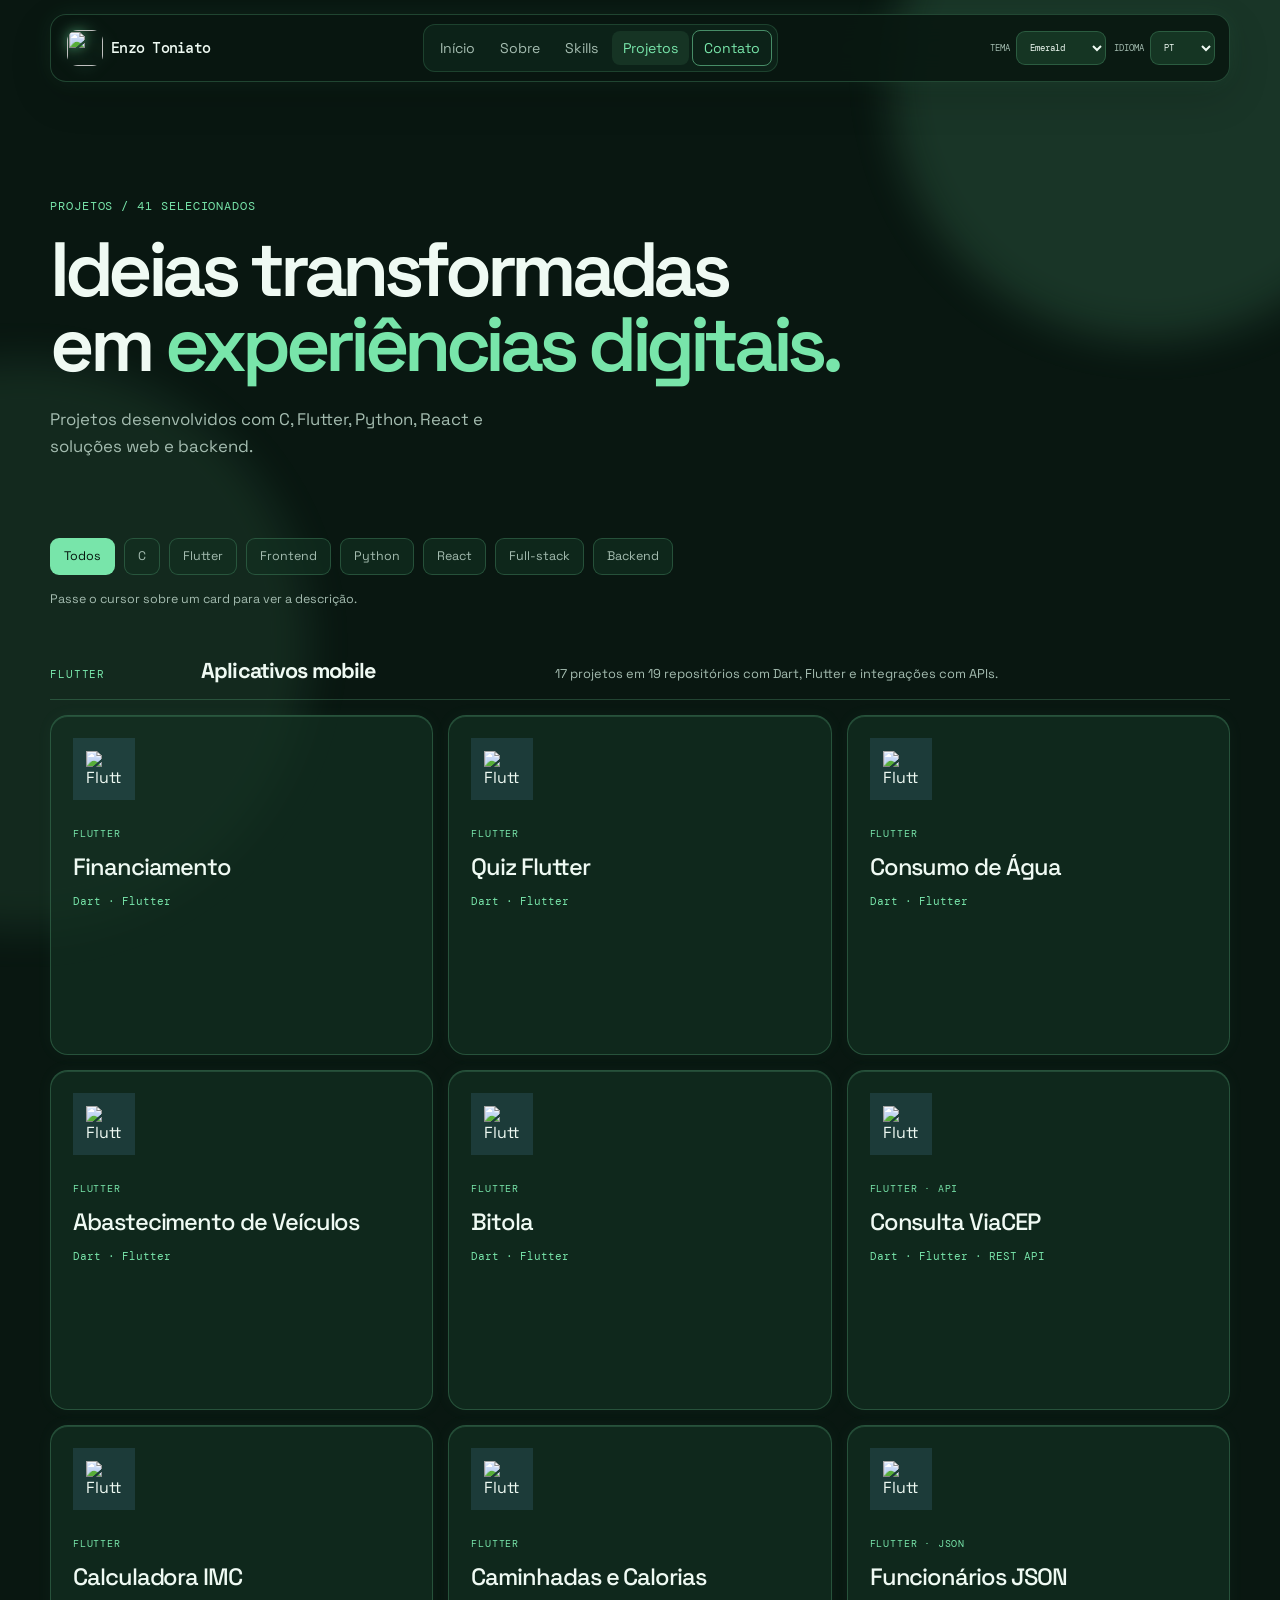
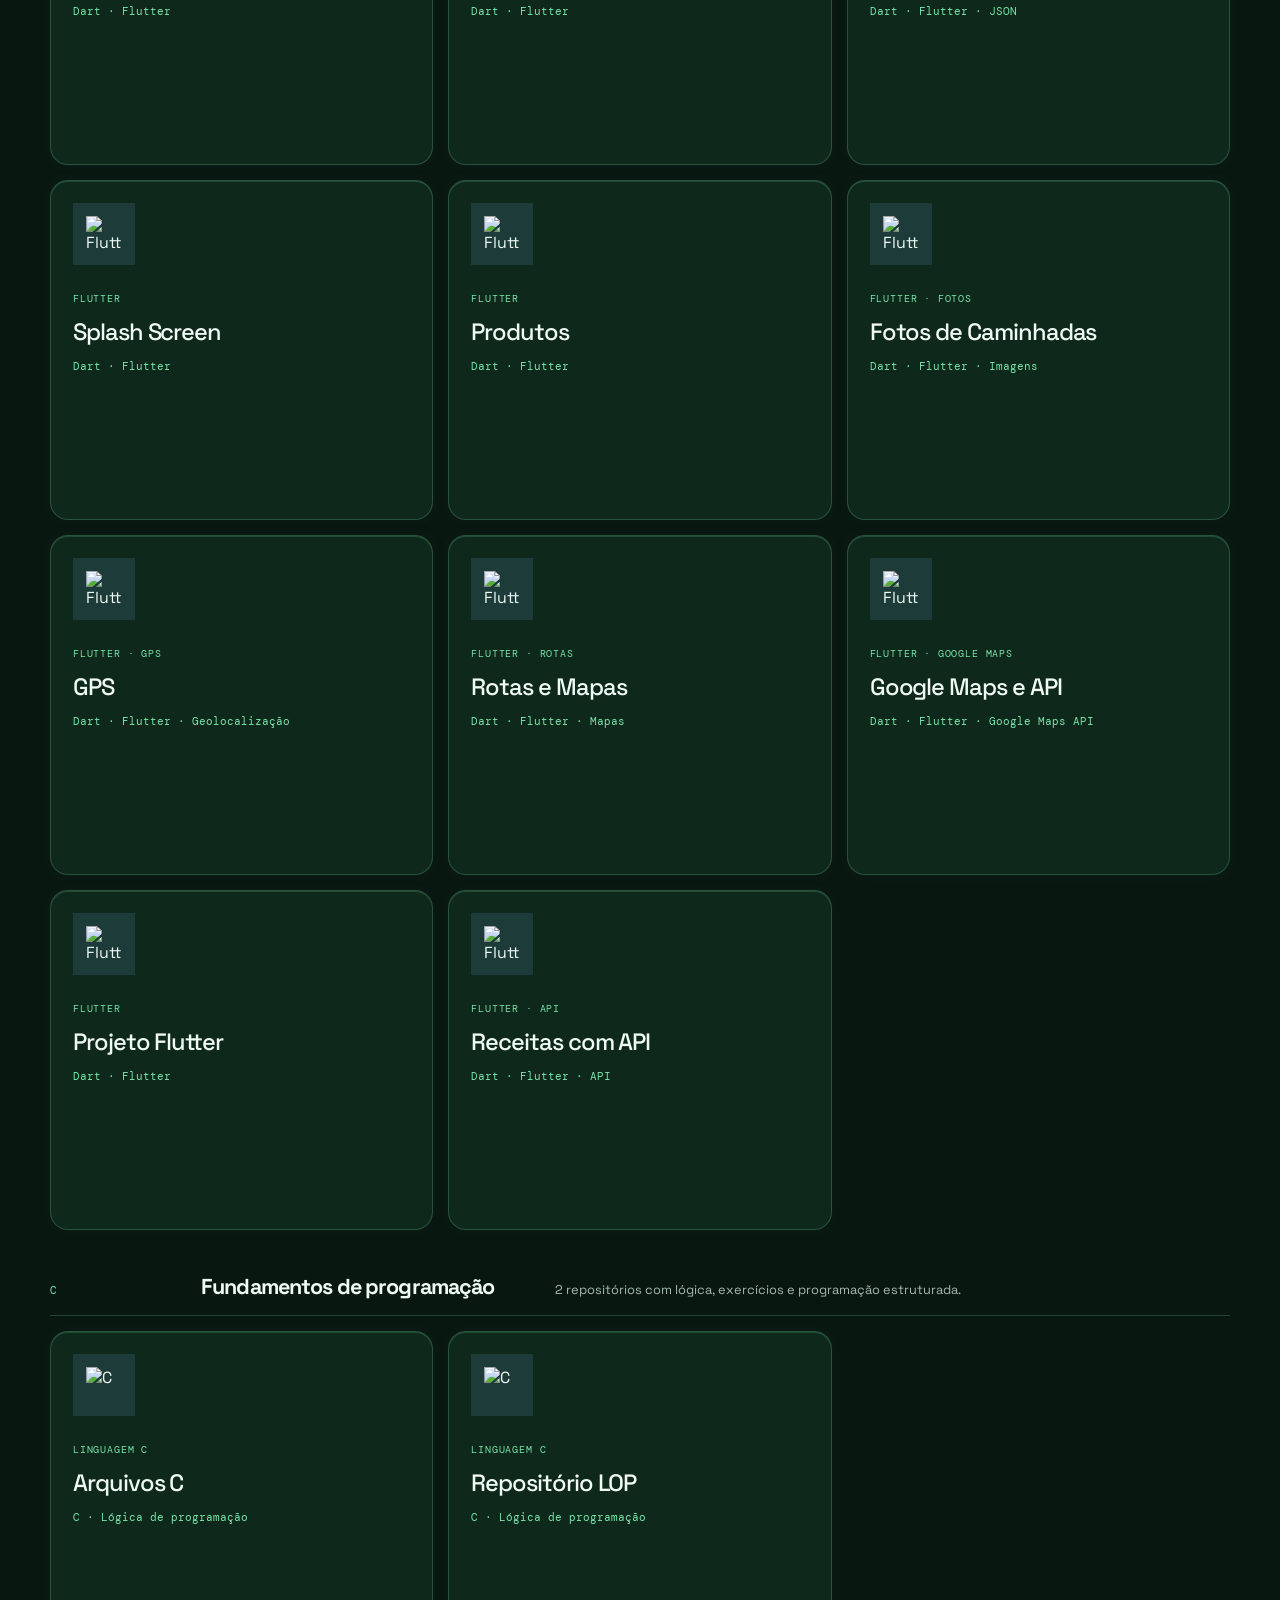
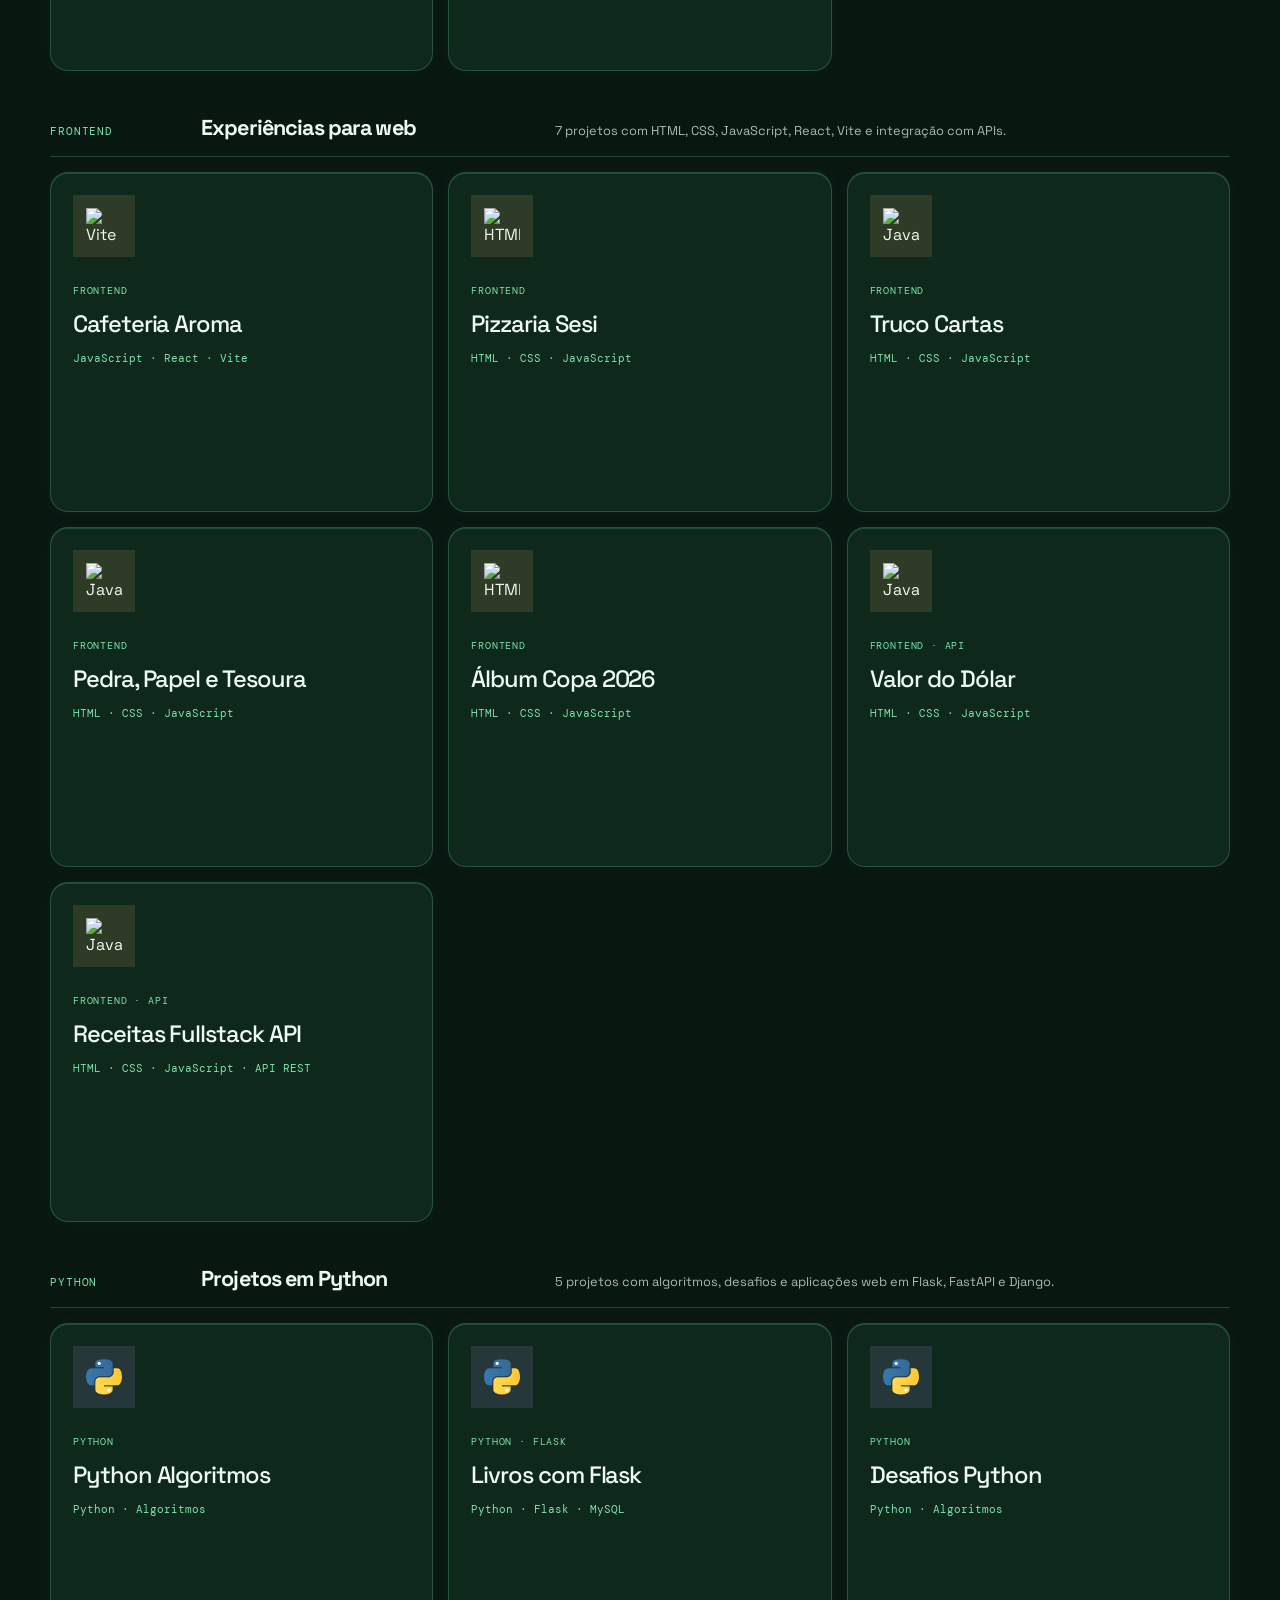
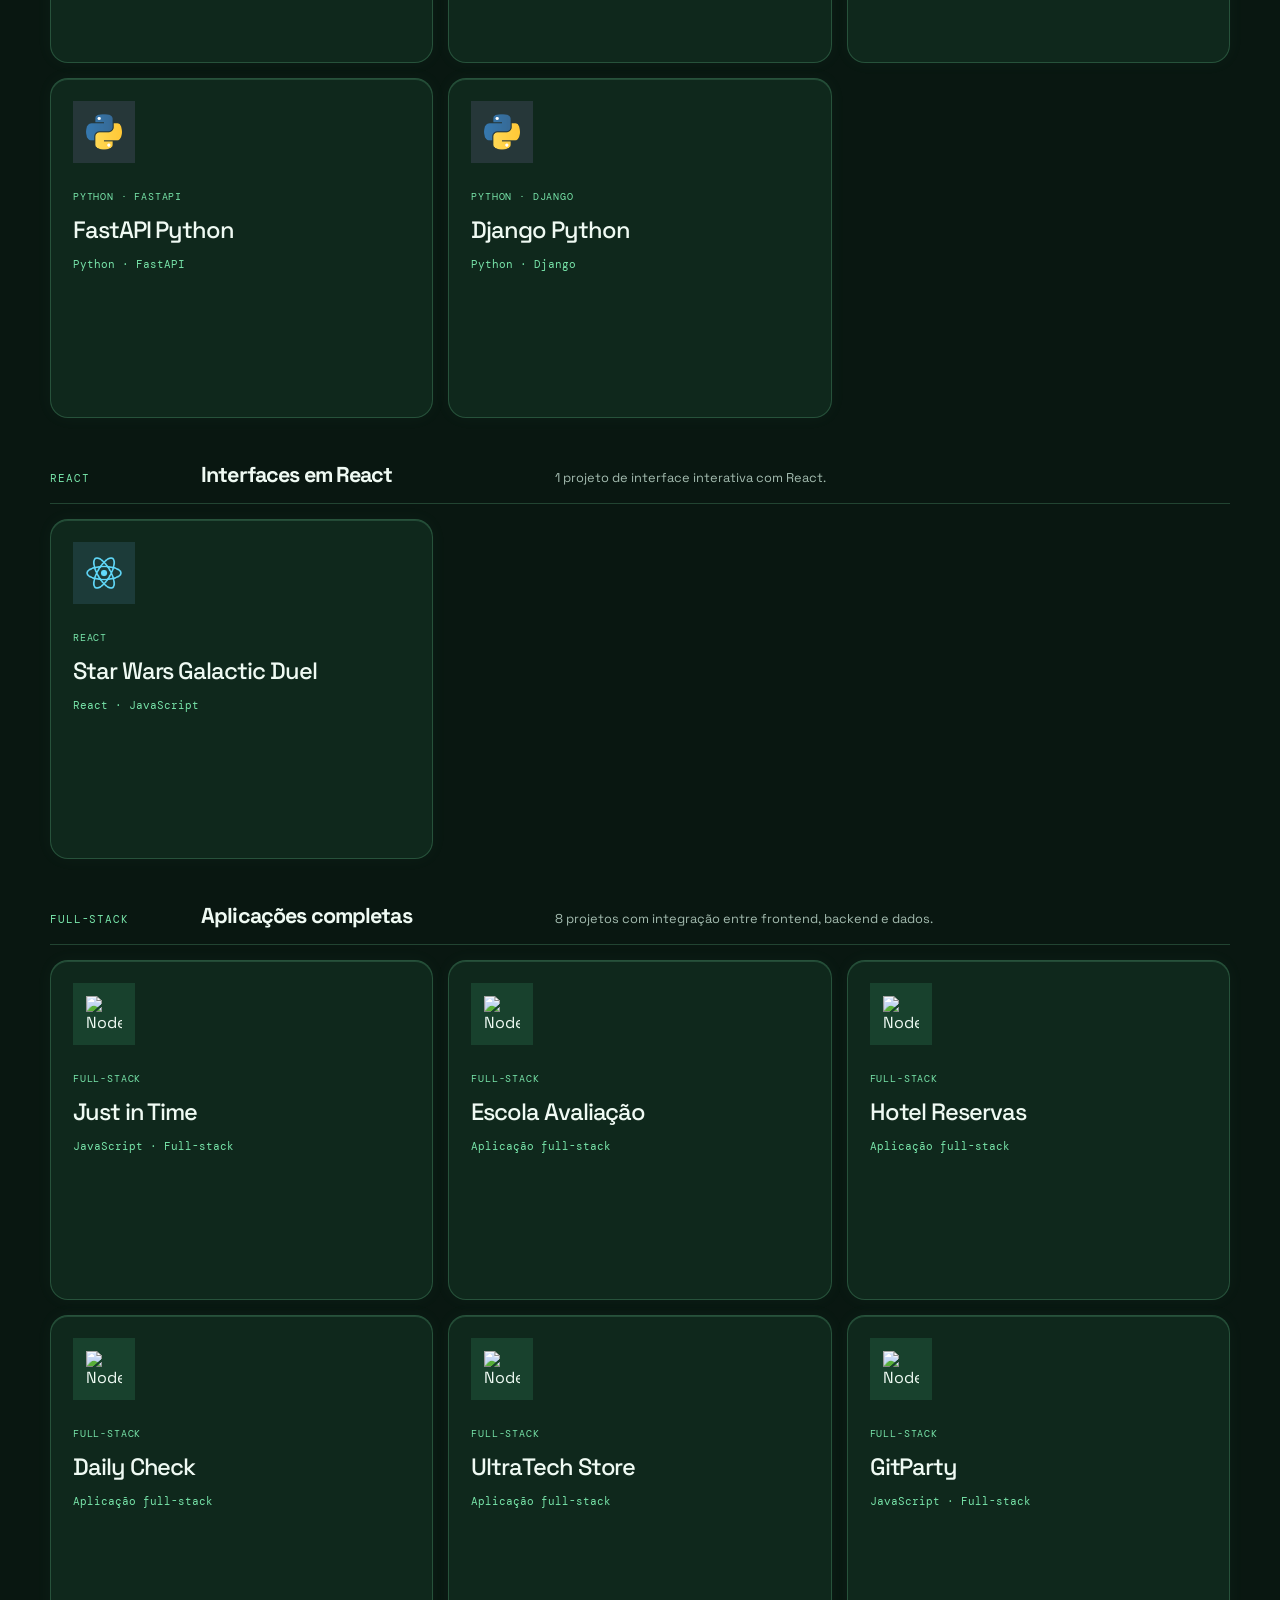
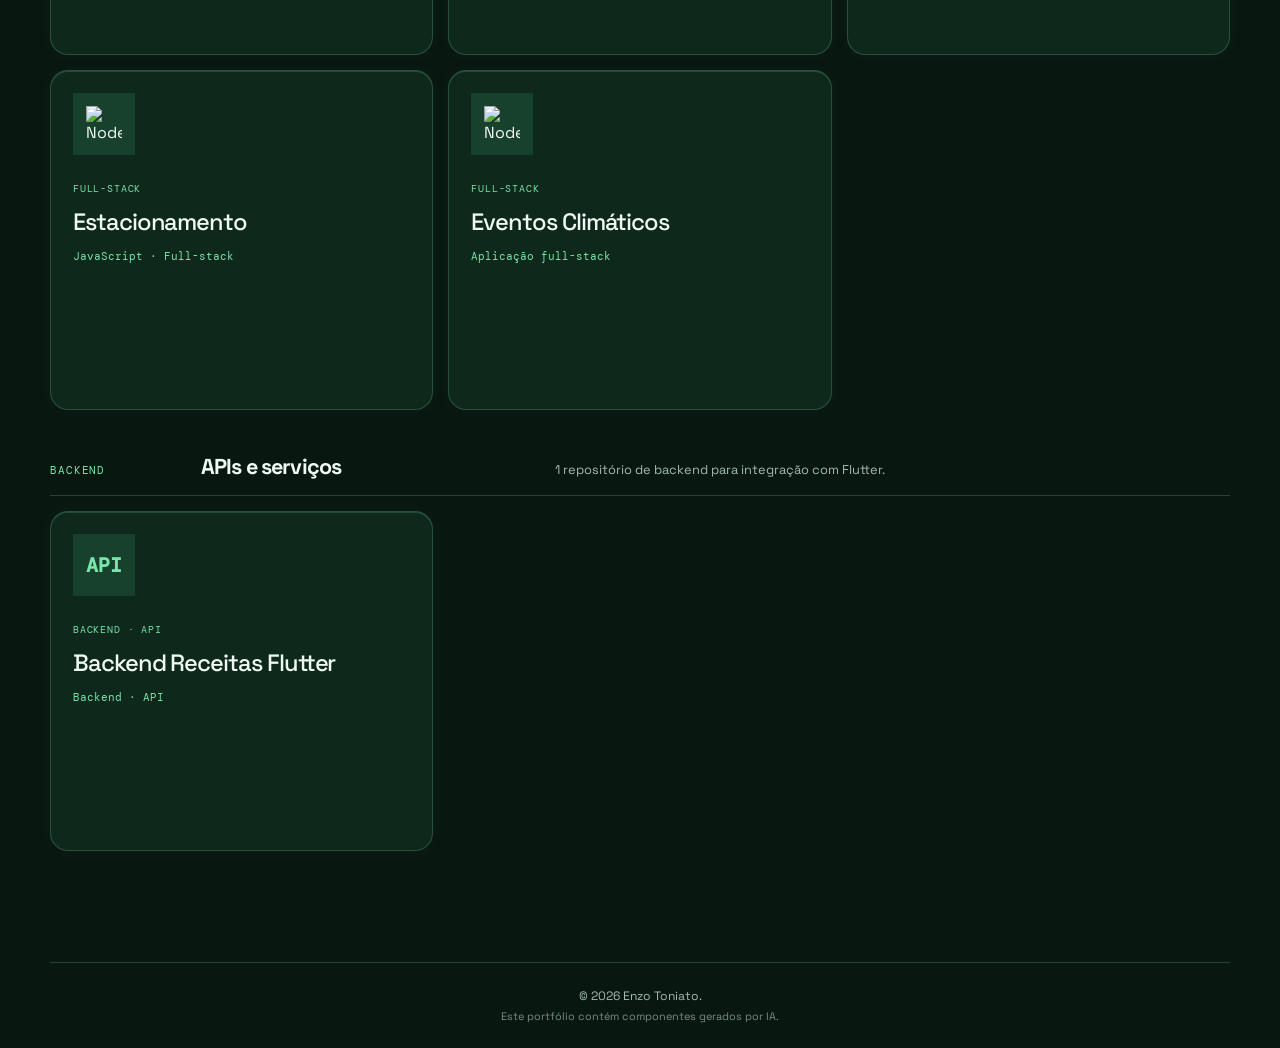
==== commit fe98b15c: "python update" ====
--- a/projects.html
+++ b/projects.html
@@ -39,7 +39,7 @@
 
   <main class="archive-main">
     <section class="archive-hero section-shell" data-reveal>
-      <p class="eyebrow">Projetos / 40 selecionados</p>
+      <p class="eyebrow">Projetos / 41 selecionados</p>
       <h1>Ideias transformadas<br>em <span>experiências digitais.</span></h1>
       <p>Projetos desenvolvidos com C, Flutter, Python, React e soluções web e backend.</p>
     </section>
@@ -385,7 +385,7 @@
 
       <header class="project-group" data-project-group="python" data-reveal>
         <p>Python</p>
-        <h2>Projetos em Python</h2><span>4 projetos com algoritmos, desafios e aplicações web em Flask e FastAPI.</span>
+        <h2>Projetos em Python</h2><span>5 projetos com algoritmos, desafios e aplicações web em Flask, FastAPI e Django.</span>
       </header>
       <article class="archive-card" data-category="python" data-reveal>
         <div class="archive-icon purple"><img src="assets/python.png" alt="Python"></div>
@@ -431,6 +431,18 @@
           <p>Projeto de API desenvolvido com Python e FastAPI.</p>
           <div class="card-links"><a href="https://github.com/EnzoToniato567/FastAPI-Python" target="_blank"
               rel="noopener noreferrer">GitHub <span>↗</span></a><a href="https://enzotoniato567.github.io/FastAPI-Python"
+              target="_blank" rel="noopener noreferrer">Visitar site <span>↗</span></a></div>
+        </div>
+      </article>
+      <article class="archive-card" data-category="python" data-reveal>
+        <div class="archive-icon purple"><img src="assets/python.png" alt="Python"></div>
+        <p class="project-kicker">PYTHON · DJANGO</p>
+        <h2>Django Python</h2>
+        <p class="card-stack">Python · Django</p>
+        <div class="archive-card-details">
+          <p>Aplicação web desenvolvida com Python e Django.</p>
+          <div class="card-links"><a href="https://github.com/EnzoToniato567/Django-Python" target="_blank"
+              rel="noopener noreferrer">GitHub <span>↗</span></a><a href="https://enzotoniato567.github.io/Django-Python"
               target="_blank" rel="noopener noreferrer">Visitar site <span>↗</span></a></div>
         </div>
       </article>
